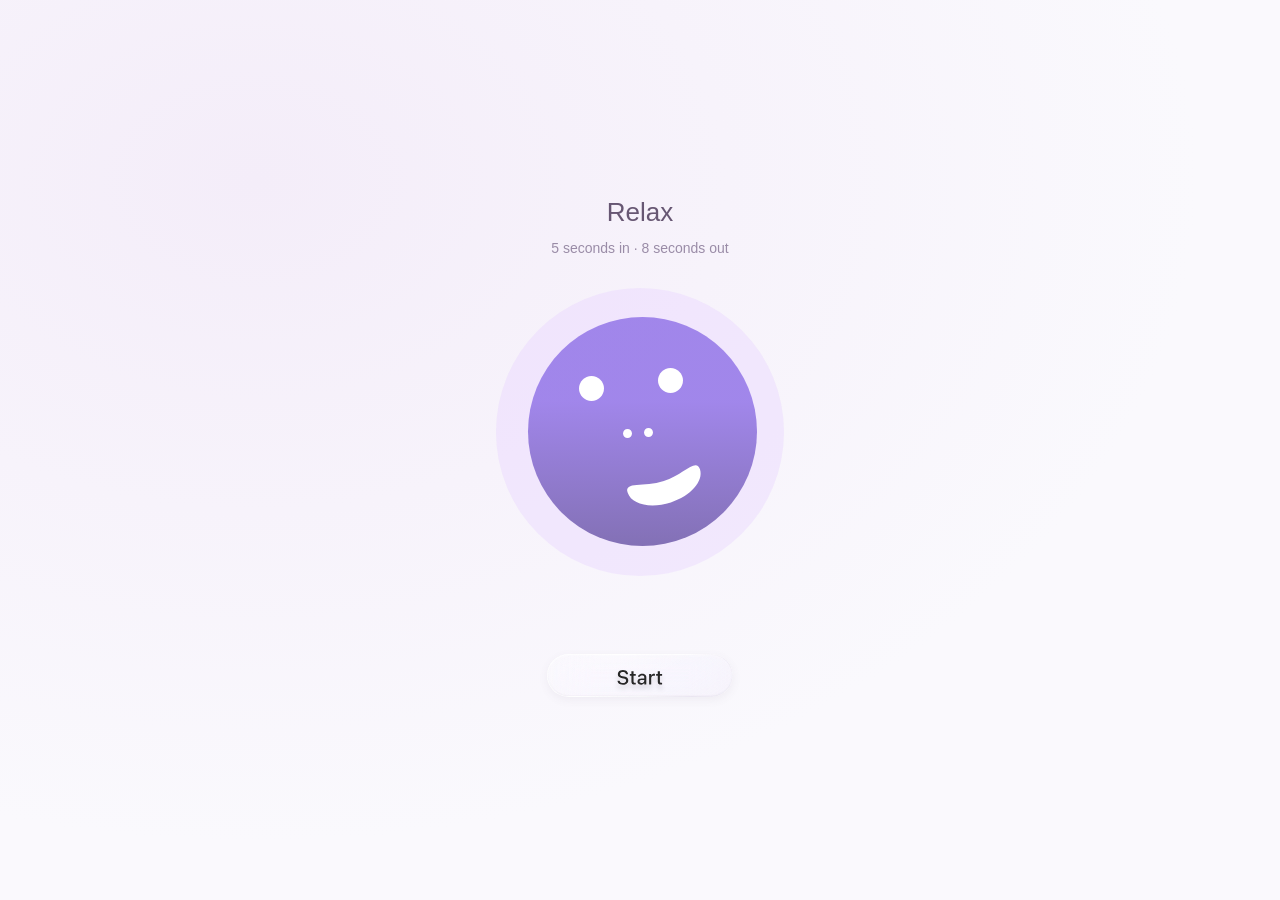
==== breathing.html @ c06d9af6 "Lower breathing button labels by one pixel" ====
<!DOCTYPE html><html lang="en"><head><meta charset="utf-8"><meta name="viewport" content="width=device-width,initial-scale=1"><title>INWARD · Relax</title><style>body{margin:0;min-height:100svh;display:grid;place-items:center;background:radial-gradient(ellipse at 20% 20%,#f4edf9,transparent 65%),#faf9fd;color:#675773;font-family:-apple-system,BlinkMacSystemFont,"Segoe UI",sans-serif}.preview{padding:32px 24px;text-align:center}.preview h1{font-size:26px;font-weight:500;margin:0 0 12px}.preview p{font-size:14px;color:#9a8ca7;margin:0 0 32px}.preview svg{margin:auto;width:288px;max-width:100%}</style></head><body><main class="preview"><h1>Relax</h1><p>5 seconds in · 8 seconds out</p><svg id="iw-breathing" data-breathing-scene="true" width="288" height="416" viewBox="0 0 288 416" fill="none" xmlns="http://www.w3.org/2000/svg" role="group" aria-labelledby="breath-title breath-description">
<title id="breath-title">INWARD breathing</title>
<desc id="breath-description">Start to breathe in for five seconds, then breathe out for eight seconds. The animation repeats until End is pressed.</desc>
<style>
#iw-breathing{display:block;max-width:100%;height:auto;overflow:visible;font-family:-apple-system,BlinkMacSystemFont,"Segoe UI",sans-serif}
#iw-breathing .breath-control{cursor:pointer;outline:none}
#iw-breathing .breath-control:focus-visible rect{stroke:#805fe3;stroke-width:2}
#iw-breathing .breath-control:hover .breath-button-glass{filter:brightness(1.025)}
#iw-breathing .breath-control text{pointer-events:none;font-size:15px;font-weight:400;fill:#71627f;text-anchor:middle;dominant-baseline:middle}
</style>
<defs><linearGradient id="breath-core-gradient" x1="147" y1="84.5" x2="146.5" y2="258" gradientUnits="userSpaceOnUse"><stop offset="0.166535" stop-color="#805FE3"/><stop offset="1" stop-color="#564098"/></linearGradient></defs>
<circle id="breath-halo" cx="144" cy="144" r="144" fill="#E1C5FF" fill-opacity="0.3"/>
<circle id="breath-core" cx="146.5" cy="143.5" r="114.5" fill="url(#breath-core-gradient)" fill-opacity="0.71"/>
<g id="breath-features" fill="white"><path id="breath-eye-left" d="M108.0,100.5C108.0,107.4035593725,102.4035593725,113.0,95.5,113.0,88.5964406275,113.0,83.0,107.4035593725,83.0,100.5,83.0,93.5964406275,88.5964406275,88.0,95.5,88.0,102.4035593725,88.0,108.0,93.5964406275,108.0,100.5Z"/><path id="breath-eye-right" d="M187.0,92.5C187.0,99.4035593725,181.4035593725,105.0,174.5,105.0,167.5964406275,105.0,162.0,99.4035593725,162.0,92.5,162.0,85.5964406275,167.5964406275,80.0,174.5,80.0,181.4035593725,80.0,187.0,85.5964406275,187.0,92.5Z"/>
<g id="breath-nose-features"><path id="breath-nose-left-shape" d="M136.0,145.5C136.0,143.01471862576142,133.98528137423858,141.0,131.5,141.0,129.01471862576142,141.0,127.0,143.01471862576142,127.0,145.5,127.0,147.98528137423858,129.01471862576142,150.0,131.5,150.0,133.98528137423858,150.0,136.0,147.98528137423858,136.0,145.5L136.0,145.5Z"/><path id="breath-nose-right-shape" d="M148.0,144.5C148.0,142.01471862576142,150.01471862576142,140.0,152.5,140.0,154.98528137423858,140.0,157.0,142.01471862576142,157.0,144.5,157.0,146.98528137423858,154.98528137423858,149.0,152.5,149.0,150.01471862576142,149.0,148.0,146.98528137423858,148.0,144.5L148.0,144.5Z"/><path id="breath-nose-outline" d="M140.568 121.294C134.168 113.694 147.567 89.7933 177.068 115.294C183.401 107.793 198.467 94.6931 208.067 102.293C217.667 109.893 213.734 118.127 210.567 121.294" stroke="#805FE3" stroke-width="0" fill="none"/></g>
<path id="breath-mouth" d="M203.961,181.246C207.814,193.049,194.763,207.896,174.812,214.408,154.861,220.92,135.565,216.631,131.712,204.827,127.86,193.024,147.886,199.548,167.837,193.036,187.788,186.524,200.109,169.442,203.961,181.246Z"/></g>
<g fill="none" stroke="#E8BE55" stroke-width="2.2" stroke-linecap="round" stroke-dasharray="16 13" aria-hidden="true">
<g id="breath-wind-inhale" opacity="0"><path class="breath-wind-line" d="M67 81C56 79 47 65 33 64S14 52 7 43"/><path class="breath-wind-line" d="M55 102C39 96 33 83 21 83S5 76 -1 67"/><path class="breath-wind-line" d="M46 123C32 118 24 108 11 107S-1 100 -6 94"/></g>
<g id="breath-wind-exhale" opacity="0" transform="translate(288 288) rotate(180)"><path class="breath-wind-line" d="M67 81C56 79 47 65 33 64S14 52 7 43"/><path class="breath-wind-line" d="M55 102C39 96 33 83 21 83S5 76 -1 67"/><path class="breath-wind-line" d="M46 123C32 118 24 108 11 107S-1 100 -6 94"/></g></g>
<g id="breath-label-inhale" transform="translate(106.5 312)" opacity="0" aria-hidden="true"><path d="M8.7 17.4498C9.1 17.4498 9.38333 17.5498 9.55 17.7498C9.71667 17.9331 9.8 18.2081 9.8 18.5748C9.8 19.3415 9.425 19.7248 8.675 19.7248L1.125 19.6248C0.458333 19.6081 0.125 19.2248 0.125 18.4748C0.125 18.0915 0.225 17.8081 0.425 17.6248C0.625 17.4415 0.875 17.3498 1.175 17.3498L3.775 17.3748C4.025 13.1915 4.15833 8.8498 4.175 4.3498C3.575 4.36647 2.75 4.41647 1.7 4.4998L0.9 4.5498C0.633333 4.5498 0.416667 4.4498 0.25 4.2498C0.0833334 4.0498 0 3.7748 0 3.4248C0 3.05814 0.0833334 2.79147 0.25 2.6248C0.433333 2.44147 0.683333 2.3248 1 2.2748C1.3 2.24147 1.91667 2.1998 2.85 2.1498C3.78333 2.0998 4.7 2.06647 5.6 2.0498C6.91667 2.0498 7.99167 2.0998 8.825 2.1998C9.475 2.28314 9.8 2.65814 9.8 3.3248C9.8 3.65814 9.70833 3.9248 9.525 4.1248C9.35833 4.3248 9.1 4.4248 8.75 4.4248L8 4.3998L6.675 4.3248C6.675 9.25814 6.525 13.6248 6.225 17.4248L8.7 17.4498ZM18.7979 7.0498C20.2145 7.0498 21.2895 7.55814 22.0229 8.5748C22.7729 9.5748 23.1479 11.0748 23.1479 13.0748V18.8498C23.1479 19.1665 23.0395 19.4081 22.8229 19.5748C22.6062 19.7248 22.3145 19.7998 21.9479 19.7998C21.5812 19.7998 21.2729 19.7248 21.0229 19.5748C20.7729 19.4248 20.6479 19.1998 20.6479 18.8998L20.6729 13.0498C20.6729 11.6665 20.5145 10.6665 20.1979 10.0498C19.8979 9.41647 19.3562 9.0998 18.5729 9.0998C17.0729 9.0998 16.0979 10.2998 15.6479 12.6998C15.4979 13.4331 15.4229 14.3165 15.4229 15.3498L15.4479 18.8998C15.4479 19.1998 15.3395 19.4331 15.1229 19.5998C14.9062 19.7498 14.6145 19.8248 14.2479 19.8248C13.8479 19.8248 13.5312 19.7415 13.2979 19.5748C13.0812 19.3915 12.9729 19.1665 12.9729 18.8998C12.9729 17.2331 12.9395 15.2998 12.8729 13.0998C12.8395 11.7998 12.8229 10.8998 12.8229 10.3998C12.8062 10.0331 12.7479 9.7498 12.6479 9.5498C12.5645 9.33314 12.3979 9.01647 12.1479 8.5998C12.0812 8.43314 12.0479 8.29147 12.0479 8.1748C12.0479 7.9248 12.1895 7.69147 12.4729 7.4748C12.7562 7.25814 13.0312 7.1498 13.2979 7.1498C13.5812 7.1498 13.8562 7.33314 14.1229 7.6998C14.5729 8.3498 14.7979 8.94147 14.7979 9.4748V9.7748C15.0979 8.99147 15.5645 8.34147 16.1979 7.8248C16.8479 7.30814 17.7145 7.0498 18.7979 7.0498ZM37.3365 10.2998C37.5532 11.2165 37.7032 12.3748 37.7865 13.7748C37.8865 15.1581 37.9365 16.8415 37.9365 18.8248C37.9365 19.0915 37.8115 19.3165 37.5615 19.4998C37.3282 19.6831 37.0365 19.7748 36.6865 19.7748C36.3365 19.7748 36.0449 19.6831 35.8115 19.4998C35.5782 19.3165 35.4615 19.0498 35.4615 18.6998C35.4615 14.4998 35.2949 11.8081 34.9615 10.6248C34.7949 10.0248 34.5449 9.5998 34.2115 9.3498C33.8782 9.08314 33.4532 8.9498 32.9365 8.9498C31.7865 8.9498 30.9032 9.41647 30.2865 10.3498C29.6865 11.2665 29.3865 12.3581 29.3865 13.6248V18.8498C29.3865 19.1165 29.2699 19.3331 29.0365 19.4998C28.8032 19.6665 28.5115 19.7498 28.1615 19.7498C27.7949 19.7498 27.4949 19.6665 27.2615 19.4998C27.0282 19.3165 26.9115 19.0915 26.9115 18.8248C26.9115 15.4581 26.9532 12.2331 27.0365 9.1498C27.1032 6.76647 27.2365 4.13314 27.4365 1.2498C27.4865 0.533137 27.8949 0.174804 28.6615 0.174804C29.0282 0.174804 29.3115 0.258137 29.5115 0.424804C29.7282 0.574804 29.8282 0.799804 29.8115 1.0998L29.5615 5.8998L29.4115 8.6498C29.8115 8.13314 30.3365 7.70814 30.9865 7.3748C31.6365 7.04147 32.4199 6.8748 33.3365 6.8748C34.4365 6.8748 35.3032 7.15814 35.9365 7.7248C36.5699 8.2748 37.0365 9.13314 37.3365 10.2998ZM52.3193 17.7998C52.5693 17.8331 52.761 17.9165 52.8943 18.0498C53.0443 18.1831 53.1193 18.4081 53.1193 18.7248C53.1193 19.0248 53.0443 19.2748 52.8943 19.4748C52.7443 19.6748 52.536 19.7748 52.2693 19.7748C51.586 19.7748 51.0693 19.6748 50.7193 19.4748C50.386 19.2748 50.0777 18.8998 49.7943 18.3498C49.0943 19.4831 47.7943 20.0498 45.8943 20.0498C43.961 20.0498 42.536 19.4665 41.6193 18.2998C40.7027 17.1165 40.2443 15.6498 40.2443 13.8998C40.2443 12.7331 40.4777 11.6581 40.9443 10.6748C41.411 9.69147 42.0943 8.90814 42.9943 8.3248C43.8943 7.74147 44.9443 7.4498 46.1443 7.4498C46.911 7.4498 47.586 7.5998 48.1693 7.8998C48.7693 8.1998 49.2193 8.60814 49.5193 9.1248L49.5943 8.4998C49.661 7.8998 50.0193 7.5998 50.6693 7.5998C51.1027 7.5998 51.411 7.6998 51.5943 7.8998C51.7777 8.08314 51.8527 8.31647 51.8193 8.5998C51.6527 9.8498 51.5527 10.7915 51.5193 11.4248C51.4693 12.0248 51.4443 12.8081 51.4443 13.7748V15.4248C51.4443 16.2915 51.486 16.8915 51.5693 17.2248C51.6693 17.5581 51.9193 17.7498 52.3193 17.7998ZM48.9943 15.4248C49.011 14.6748 49.0193 13.6498 49.0193 12.3498C49.0193 11.6665 48.8693 11.1081 48.5693 10.6748C48.286 10.2415 47.9277 9.9248 47.4943 9.7248C47.0777 9.5248 46.6527 9.4248 46.2193 9.4248C45.4693 9.4248 44.8277 9.64981 44.2943 10.0998C43.7777 10.5331 43.386 11.0915 43.1193 11.7748C42.8693 12.4581 42.7443 13.1665 42.7443 13.8998C42.7443 15.0165 43.0027 15.9915 43.5193 16.8248C44.0527 17.6415 44.8777 18.0498 45.9943 18.0498C46.8777 18.0498 47.5943 17.8248 48.1443 17.3748C48.6943 16.9248 48.9777 16.2748 48.9943 15.4248ZM57.5723 19.5748C57.2056 19.5748 56.9139 19.4748 56.6973 19.2748C56.4806 19.0748 56.3723 18.8165 56.3723 18.4998L56.2223 1.0998C56.2223 0.766471 56.3389 0.499804 56.5723 0.299804C56.8223 0.0998034 57.1306 -0.000196457 57.4973 -0.000196457C57.8639 -0.000196457 58.1556 0.0998034 58.3723 0.299804C58.5889 0.499804 58.6973 0.758138 58.6973 1.0748L58.8223 18.4748C58.8223 18.8081 58.7056 19.0748 58.4723 19.2748C58.2389 19.4748 57.9389 19.5748 57.5723 19.5748ZM68.8432 19.9498C67.4265 19.9498 66.2098 19.6581 65.1932 19.0748C64.1932 18.4915 63.4348 17.7081 62.9182 16.7248C62.4182 15.7415 62.1682 14.6581 62.1682 13.4748C62.1682 12.2581 62.4432 11.1581 62.9932 10.1748C63.5432 9.1748 64.3182 8.39147 65.3182 7.8248C66.3182 7.24147 67.4598 6.9498 68.7432 6.9498C69.8765 6.9498 70.8932 7.18314 71.7932 7.6498C72.7098 8.0998 73.4265 8.74147 73.9432 9.5748C74.4598 10.4081 74.7182 11.3581 74.7182 12.4248C74.7182 12.9915 74.6348 13.3998 74.4682 13.6498C74.3015 13.8831 73.9598 14.0081 73.4432 14.0248L64.4182 14.1498C64.4182 14.6998 64.5932 15.2665 64.9432 15.8498C65.2932 16.4331 65.7932 16.9248 66.4432 17.3248C67.1098 17.7081 67.8848 17.8998 68.7682 17.8998C69.4015 17.8998 69.9348 17.8165 70.3682 17.6498C70.8182 17.4665 71.1765 17.2581 71.4432 17.0248C71.7098 16.7748 72.0265 16.4498 72.3932 16.0498C72.5765 15.8665 72.8098 15.7748 73.0932 15.7748C73.3598 15.7748 73.6098 15.8831 73.8432 16.0998C74.0932 16.2998 74.2182 16.5331 74.2182 16.7998C74.2182 17.0165 74.1432 17.2248 73.9932 17.4248C73.5265 18.0915 72.9015 18.6831 72.1182 19.1998C71.3348 19.6998 70.2432 19.9498 68.8432 19.9498ZM72.3682 12.2498C72.4682 12.2498 72.5348 12.2248 72.5682 12.1748C72.6182 12.1081 72.6432 12.0165 72.6432 11.8998C72.6432 11.0165 72.2682 10.2998 71.5182 9.7498C70.7848 9.18314 69.8598 8.89981 68.7432 8.89981C67.8932 8.89981 67.1348 9.0998 66.4682 9.4998C65.8182 9.89981 65.3098 10.3831 64.9432 10.9498C64.5932 11.4998 64.4182 11.9831 64.4182 12.3998L72.3682 12.2498Z" fill="#805FE3" />
</g>
<g id="breath-label-exhale" transform="translate(105.5 312)" opacity="0" aria-hidden="true"><path d="M11.0002 17.0998C11.4335 17.0498 11.7669 17.1248 12.0002 17.3248C12.2335 17.5081 12.3502 17.7998 12.3502 18.1998C12.3502 18.8165 12.0335 19.1915 11.4002 19.3248C10.7169 19.4581 9.41686 19.5248 7.5002 19.5248H6.6752C5.6252 19.5248 4.66686 19.5081 3.8002 19.4748C2.9502 19.4248 1.95853 19.3331 0.825195 19.1998C0.275195 19.1331 0.000195384 18.7831 0.000195384 18.1498C0.000195384 17.8331 0.0668621 17.5748 0.200195 17.3748C0.333529 17.1748 0.525195 17.0665 0.775196 17.0498H1.1252C1.34186 15.5498 1.46686 13.7665 1.5002 11.6998H1.2502C0.600195 11.6998 0.275195 11.3165 0.275195 10.5498C0.275195 9.81647 0.575195 9.4498 1.1752 9.4498H1.5002V6.3248V4.6248C1.0002 4.49147 0.750196 4.1498 0.750196 3.5998C0.750196 3.1998 0.858529 2.9248 1.0752 2.7748C1.29186 2.6248 1.6002 2.5248 2.0002 2.4748C2.88353 2.3748 4.33353 2.3248 6.3502 2.3248C8.7002 2.3248 10.3835 2.3998 11.4002 2.5498C11.7335 2.5998 12.0002 2.6998 12.2002 2.8498C12.4002 2.9998 12.5002 3.2498 12.5002 3.5998C12.5002 3.96647 12.4085 4.25814 12.2252 4.4748C12.0419 4.6748 11.8002 4.75814 11.5002 4.7248C9.86686 4.59147 8.39186 4.52481 7.0752 4.52481C5.89186 4.52481 4.84186 4.56647 3.9252 4.6498L4.0252 9.4748L5.3252 9.4998C6.45853 9.4998 7.4252 9.5248 8.2252 9.5748L9.7002 9.5998C10.2335 9.5998 10.5002 9.95814 10.5002 10.6748C10.5002 11.0248 10.4252 11.3081 10.2752 11.5248C10.1419 11.7248 9.94186 11.8248 9.6752 11.8248L8.3502 11.7998C7.5502 11.7498 6.53353 11.7248 5.3002 11.7248H4.0002C3.98353 13.5248 3.85853 15.3498 3.6252 17.1998C4.6252 17.2831 5.7502 17.3248 7.0002 17.3248C7.8502 17.3248 8.5502 17.3081 9.1002 17.2748C9.6502 17.2415 10.2835 17.1831 11.0002 17.0998ZM25.1684 18.2498C25.3017 18.4331 25.3684 18.5998 25.3684 18.7498C25.3684 19.0498 25.235 19.3165 24.9684 19.5498C24.7017 19.7665 24.4184 19.8748 24.1184 19.8748C23.8017 19.8748 23.5517 19.7498 23.3684 19.4998L19.8434 14.9498C18.81 16.4498 17.76 17.9581 16.6934 19.4748C16.4934 19.7581 16.1934 19.8998 15.7934 19.8998C15.46 19.8998 15.1684 19.7915 14.9184 19.5748C14.685 19.3415 14.5684 19.0831 14.5684 18.7998C14.5684 18.6665 14.6017 18.5331 14.6684 18.3998C15.235 17.6498 16.485 15.8915 18.4184 13.1248L14.8934 8.4998C14.81 8.38314 14.7684 8.2498 14.7684 8.0998C14.7684 7.83314 14.91 7.58314 15.1934 7.3498C15.4767 7.11647 15.76 6.9998 16.0434 6.9998C16.36 6.9998 16.585 7.0998 16.7184 7.2998L17.4934 8.2998C18.06 8.9998 18.81 9.96647 19.7434 11.1998L21.3684 8.87481L22.4684 7.2998C22.6184 7.08314 22.81 6.9748 23.0434 6.9748C23.3767 6.9748 23.685 7.10814 23.9684 7.3748C24.2517 7.64147 24.3934 7.90814 24.3934 8.1748C24.3934 8.2748 24.3684 8.36647 24.3184 8.4498L24.0184 8.87481L21.1684 13.0498L25.1684 18.2498ZM38.9596 10.2998C39.1762 11.2165 39.3262 12.3748 39.4096 13.7748C39.5096 15.1581 39.5596 16.8415 39.5596 18.8248C39.5596 19.0915 39.4346 19.3165 39.1846 19.4998C38.9512 19.6831 38.6596 19.7748 38.3096 19.7748C37.9596 19.7748 37.6679 19.6831 37.4346 19.4998C37.2012 19.3165 37.0846 19.0498 37.0846 18.6998C37.0846 14.4998 36.9179 11.8081 36.5846 10.6248C36.4179 10.0248 36.1679 9.5998 35.8346 9.3498C35.5012 9.08314 35.0762 8.9498 34.5596 8.9498C33.4096 8.9498 32.5262 9.41647 31.9096 10.3498C31.3096 11.2665 31.0096 12.3581 31.0096 13.6248V18.8498C31.0096 19.1165 30.8929 19.3331 30.6596 19.4998C30.4262 19.6665 30.1346 19.7498 29.7846 19.7498C29.4179 19.7498 29.1179 19.6665 28.8846 19.4998C28.6512 19.3165 28.5346 19.0915 28.5346 18.8248C28.5346 15.4581 28.5762 12.2331 28.6596 9.1498C28.7262 6.76647 28.8596 4.13314 29.0596 1.2498C29.1096 0.533137 29.5179 0.174804 30.2846 0.174804C30.6512 0.174804 30.9346 0.258137 31.1346 0.424804C31.3512 0.574804 31.4512 0.799804 31.4346 1.0998L31.1846 5.8998L31.0346 8.6498C31.4346 8.13314 31.9596 7.70814 32.6096 7.3748C33.2596 7.04147 34.0429 6.8748 34.9596 6.8748C36.0596 6.8748 36.9262 7.15814 37.5596 7.7248C38.1929 8.2748 38.6596 9.13314 38.9596 10.2998ZM53.9424 17.7998C54.1924 17.8331 54.384 17.9165 54.5174 18.0498C54.6674 18.1831 54.7424 18.4081 54.7424 18.7248C54.7424 19.0248 54.6674 19.2748 54.5174 19.4748C54.3674 19.6748 54.159 19.7748 53.8924 19.7748C53.209 19.7748 52.6924 19.6748 52.3424 19.4748C52.009 19.2748 51.7007 18.8998 51.4174 18.3498C50.7174 19.4831 49.4174 20.0498 47.5174 20.0498C45.584 20.0498 44.159 19.4665 43.2424 18.2998C42.3257 17.1165 41.8674 15.6498 41.8674 13.8998C41.8674 12.7331 42.1007 11.6581 42.5674 10.6748C43.034 9.69147 43.7174 8.90814 44.6174 8.3248C45.5174 7.74147 46.5674 7.4498 47.7674 7.4498C48.534 7.4498 49.209 7.5998 49.7924 7.8998C50.3924 8.1998 50.8424 8.60814 51.1424 9.1248L51.2174 8.4998C51.284 7.8998 51.6424 7.5998 52.2924 7.5998C52.7257 7.5998 53.034 7.6998 53.2174 7.8998C53.4007 8.08314 53.4757 8.31647 53.4424 8.5998C53.2757 9.8498 53.1757 10.7915 53.1424 11.4248C53.0924 12.0248 53.0674 12.8081 53.0674 13.7748V15.4248C53.0674 16.2915 53.1091 16.8915 53.1924 17.2248C53.2924 17.5581 53.5424 17.7498 53.9424 17.7998ZM50.6174 15.4248C50.634 14.6748 50.6424 13.6498 50.6424 12.3498C50.6424 11.6665 50.4924 11.1081 50.1924 10.6748C49.909 10.2415 49.5507 9.9248 49.1174 9.7248C48.7007 9.5248 48.2757 9.4248 47.8424 9.4248C47.0924 9.4248 46.4507 9.64981 45.9174 10.0998C45.4007 10.5331 45.009 11.0915 44.7424 11.7748C44.4924 12.4581 44.3674 13.1665 44.3674 13.8998C44.3674 15.0165 44.6257 15.9915 45.1424 16.8248C45.6757 17.6415 46.5007 18.0498 47.6174 18.0498C48.5007 18.0498 49.2174 17.8248 49.7674 17.3748C50.3174 16.9248 50.6007 16.2748 50.6174 15.4248ZM59.1953 19.5748C58.8286 19.5748 58.537 19.4748 58.3203 19.2748C58.1036 19.0748 57.9953 18.8165 57.9953 18.4998L57.8453 1.0998C57.8453 0.766471 57.962 0.499804 58.1953 0.299804C58.4453 0.0998034 58.7536 -0.000196457 59.1203 -0.000196457C59.487 -0.000196457 59.7786 0.0998034 59.9953 0.299804C60.212 0.499804 60.3203 0.758138 60.3203 1.0748L60.4453 18.4748C60.4453 18.8081 60.3286 19.0748 60.0953 19.2748C59.862 19.4748 59.562 19.5748 59.1953 19.5748ZM70.4662 19.9498C69.0495 19.9498 67.8329 19.6581 66.8162 19.0748C65.8162 18.4915 65.0579 17.7081 64.5412 16.7248C64.0412 15.7415 63.7912 14.6581 63.7912 13.4748C63.7912 12.2581 64.0662 11.1581 64.6162 10.1748C65.1662 9.1748 65.9412 8.39147 66.9412 7.8248C67.9412 7.24147 69.0829 6.9498 70.3662 6.9498C71.4995 6.9498 72.5162 7.18314 73.4162 7.6498C74.3329 8.0998 75.0495 8.74147 75.5662 9.5748C76.0829 10.4081 76.3412 11.3581 76.3412 12.4248C76.3412 12.9915 76.2579 13.3998 76.0912 13.6498C75.9245 13.8831 75.5829 14.0081 75.0662 14.0248L66.0412 14.1498C66.0412 14.6998 66.2162 15.2665 66.5662 15.8498C66.9162 16.4331 67.4162 16.9248 68.0662 17.3248C68.7329 17.7081 69.5079 17.8998 70.3912 17.8998C71.0245 17.8998 71.5579 17.8165 71.9912 17.6498C72.4412 17.4665 72.7995 17.2581 73.0662 17.0248C73.3329 16.7748 73.6495 16.4498 74.0162 16.0498C74.1995 15.8665 74.4329 15.7748 74.7162 15.7748C74.9829 15.7748 75.2329 15.8831 75.4662 16.0998C75.7162 16.2998 75.8412 16.5331 75.8412 16.7998C75.8412 17.0165 75.7662 17.2248 75.6162 17.4248C75.1495 18.0915 74.5245 18.6831 73.7412 19.1998C72.9579 19.6998 71.8662 19.9498 70.4662 19.9498ZM73.9912 12.2498C74.0912 12.2498 74.1579 12.2248 74.1912 12.1748C74.2412 12.1081 74.2662 12.0165 74.2662 11.8998C74.2662 11.0165 73.8912 10.2998 73.1412 9.7498C72.4079 9.18314 71.4829 8.89981 70.3662 8.89981C69.5162 8.89981 68.7579 9.0998 68.0912 9.4998C67.4412 9.89981 66.9329 10.3831 66.5662 10.9498C66.2162 11.4998 66.0412 11.9831 66.0412 12.3998L73.9912 12.2498Z" fill="#805FE3" />
</g>
<g id="breath-toggle" class="breath-control" transform="translate(50 365)" role="button" tabindex="0" aria-label="Start breathing" aria-pressed="false" aria-disabled="false"><rect class="breath-button-hit" x="1" y="1" width="186" height="43" rx="21.5" fill="transparent"/><foreignObject x="0" y="0" width="188" height="45" style="overflow:visible;pointer-events:none"><div xmlns="http://www.w3.org/1999/xhtml" class="breath-button-glass" style="position:relative;margin:1px;width:186px;height:43px;box-sizing:border-box;border-radius:999px;background:linear-gradient(145deg,rgba(255,255,255,.28),rgba(245,241,251,.10) 55%,rgba(232,225,245,.20));backdrop-filter:blur(18px) saturate(165%);-webkit-backdrop-filter:blur(18px) saturate(165%);box-shadow:inset 0 0 0 .5px rgba(255,255,255,.70),inset 0 1px 2px rgba(255,255,255,.65),inset 0 -1px 2px rgba(140,127,155,.14),0 3px 10px rgba(96,80,116,.07)"><div style="position:absolute;inset:0;padding:1px;box-sizing:border-box;border-radius:inherit;background:linear-gradient(135deg,rgba(255,255,255,.12),rgba(255,255,255,.85) 32%,rgba(255,255,255,.24) 62%,rgba(185,167,205,.16) 82%,rgba(255,255,255,.08));-webkit-mask:linear-gradient(#000 0 0) content-box,linear-gradient(#000 0 0);mask:linear-gradient(#000 0 0) content-box,linear-gradient(#000 0 0);-webkit-mask-composite:xor;mask-composite:exclude"></div><div style="position:absolute;inset:1px;border-radius:inherit;background:radial-gradient(ellipse 90px 25px at 38% 0%,rgba(255,255,255,.25),transparent 78%)"></div></div></foreignObject><g id="breath-start-art" transform="translate(0 6)"><svg xmlns="http://www.w3.org/2000/svg" width="188" height="45" viewBox="0 0 188 45" fill="none" aria-hidden="true" focusable="false">
<g filter="url(#iw-breath-start-filter0_d_714_130)">
<path d="M76.9355 25.8223C75.8743 25.8223 74.9499 25.6562 74.1621 25.3242C73.3743 24.9857 72.7493 24.5202 72.2871 23.9277C71.8314 23.3288 71.571 22.6289 71.5059 21.8281L71.4961 21.7012H73.6543L73.6641 21.8086C73.7161 22.2383 73.8854 22.6094 74.1719 22.9219C74.4648 23.2344 74.8555 23.4785 75.3438 23.6543C75.8385 23.8236 76.3984 23.9082 77.0234 23.9082C77.6289 23.9082 78.1595 23.8171 78.6152 23.6348C79.0775 23.4525 79.4388 23.1953 79.6992 22.8633C79.9596 22.5312 80.0898 22.1471 80.0898 21.7109V21.7012C80.0898 21.1543 79.8848 20.7083 79.4746 20.3633C79.071 20.0117 78.4004 19.735 77.4629 19.5332L75.9297 19.2012C74.5104 18.8952 73.472 18.4134 72.8145 17.7559C72.1569 17.0918 71.8281 16.2422 71.8281 15.207V15.1973C71.8346 14.3835 72.056 13.6706 72.4922 13.0586C72.9284 12.4401 73.5306 11.9583 74.2988 11.6133C75.0671 11.2617 75.9492 11.0859 76.9453 11.0859C77.9349 11.0859 78.8008 11.2585 79.543 11.6035C80.2917 11.9421 80.8809 12.4076 81.3105 13C81.7467 13.5859 81.9909 14.25 82.043 14.9922L82.0527 15.1289H79.9238L79.9043 15.0117C79.8392 14.6081 79.6764 14.2565 79.416 13.957C79.1621 13.6576 78.8203 13.4232 78.3906 13.2539C77.9674 13.0781 77.4727 12.9935 76.9062 13C76.3529 13 75.8613 13.0846 75.4316 13.2539C75.002 13.4167 74.6634 13.6543 74.416 13.9668C74.1751 14.2793 74.0547 14.6536 74.0547 15.0898V15.0996C74.0547 15.6204 74.2533 16.0534 74.6504 16.3984C75.054 16.7435 75.7083 17.0137 76.6133 17.209L78.1465 17.541C79.1296 17.7493 79.9271 18.026 80.5391 18.3711C81.151 18.7161 81.6003 19.1426 81.8867 19.6504C82.1732 20.1582 82.3164 20.7637 82.3164 21.4668V21.4766C82.3164 22.3685 82.0951 23.14 81.6523 23.791C81.2161 24.4355 80.5944 24.9368 79.7871 25.2949C78.9863 25.6465 78.0358 25.8223 76.9355 25.8223ZM88.6348 25.5977C87.5085 25.5977 86.6882 25.373 86.1738 24.9238C85.6595 24.4746 85.4023 23.7422 85.4023 22.7266V16.6523H83.791V14.9727H85.4023V12.2969H87.5703V14.9727H89.7676V16.6523H87.5703V22.3066C87.5703 22.86 87.6842 23.2572 87.9121 23.498C88.1465 23.7389 88.5143 23.8594 89.0156 23.8594C89.1654 23.8594 89.2956 23.8561 89.4062 23.8496C89.5169 23.8366 89.6374 23.8268 89.7676 23.8203V25.5C89.6113 25.526 89.4355 25.5488 89.2402 25.5684C89.0449 25.5879 88.8431 25.5977 88.6348 25.5977ZM94.9629 25.6855C94.2858 25.6855 93.6836 25.5553 93.1562 25.2949C92.6354 25.0345 92.222 24.6699 91.916 24.2012C91.6165 23.7259 91.4668 23.1693 91.4668 22.5312V22.5117C91.4668 21.8867 91.6198 21.3529 91.9258 20.9102C92.2318 20.4609 92.6777 20.1094 93.2637 19.8555C93.8496 19.5951 94.5592 19.4421 95.3926 19.3965L99.2988 19.1621V20.6562L95.6758 20.8809C94.9727 20.9199 94.4486 21.0729 94.1035 21.3398C93.7585 21.6068 93.5859 21.9714 93.5859 22.4336V22.4531C93.5859 22.9349 93.7682 23.3125 94.1328 23.5859C94.4974 23.8529 94.9661 23.9863 95.5391 23.9863C96.0534 23.9863 96.5156 23.8822 96.9258 23.6738C97.3359 23.459 97.6582 23.1725 97.8926 22.8145C98.127 22.4564 98.2441 22.0495 98.2441 21.5938V18.3223C98.2441 17.7493 98.0618 17.3066 97.6973 16.9941C97.3392 16.6816 96.8118 16.5254 96.1152 16.5254C95.5163 16.5254 95.0312 16.6361 94.6602 16.8574C94.2891 17.0723 94.0449 17.3717 93.9277 17.7559L93.9082 17.8047H91.877L91.8867 17.7168C91.9648 17.1374 92.1895 16.6263 92.5605 16.1836C92.9382 15.7409 93.4329 15.3958 94.0449 15.1484C94.6634 14.8945 95.3796 14.7676 96.1934 14.7676C97.0723 14.7676 97.821 14.9108 98.4395 15.1973C99.0645 15.4772 99.5397 15.8809 99.8652 16.4082C100.191 16.929 100.354 17.554 100.354 18.2832V25.5H98.2441V23.9668H98.1074C97.8991 24.3249 97.6387 24.6341 97.3262 24.8945C97.0137 25.1484 96.6589 25.3438 96.2617 25.4805C95.8646 25.6172 95.4316 25.6855 94.9629 25.6855ZM103.117 25.5V14.9727H105.246V16.6133H105.383C105.565 16.0339 105.887 15.5846 106.35 15.2656C106.812 14.9466 107.382 14.7871 108.059 14.7871C108.228 14.7871 108.391 14.7969 108.547 14.8164C108.71 14.8359 108.84 14.8555 108.938 14.875V16.8379C108.775 16.7988 108.602 16.7695 108.42 16.75C108.238 16.724 108.046 16.7109 107.844 16.7109C107.323 16.7109 106.867 16.8151 106.477 17.0234C106.086 17.2253 105.783 17.515 105.568 17.8926C105.354 18.2637 105.246 18.7031 105.246 19.2109V25.5H103.117ZM114.982 25.5977C113.856 25.5977 113.036 25.373 112.521 24.9238C112.007 24.4746 111.75 23.7422 111.75 22.7266V16.6523H110.139V14.9727H111.75V12.2969H113.918V14.9727H116.115V16.6523H113.918V22.3066C113.918 22.86 114.032 23.2572 114.26 23.498C114.494 23.7389 114.862 23.8594 115.363 23.8594C115.513 23.8594 115.643 23.8561 115.754 23.8496C115.865 23.8366 115.985 23.8268 116.115 23.8203V25.5C115.959 25.526 115.783 25.5488 115.588 25.5684C115.393 25.5879 115.191 25.5977 114.982 25.5977Z" fill="#272727" />
</g>
<defs>
<filter id="iw-breath-start-filter0_d_714_130" x="0" y="0" width="188" height="45" filterUnits="userSpaceOnUse" color-interpolation-filters="sRGB">
<feFlood flood-opacity="0" result="BackgroundImageFix" />
<feColorMatrix in="SourceAlpha" type="matrix" values="0 0 0 0 0 0 0 0 0 0 0 0 0 0 0 0 0 0 127 0" result="hardAlpha" />
<feOffset dy="4" />
<feGaussianBlur stdDeviation="2" />
<feComposite in2="hardAlpha" operator="out" />
<feColorMatrix type="matrix" values="0 0 0 0 0 0 0 0 0 0 0 0 0 0 0 0 0 0 0.09 0" />
<feBlend mode="normal" in2="BackgroundImageFix" result="effect1_dropShadow_714_130" />
<feBlend mode="normal" in="BackgroundImageFix" in2="effect1_dropShadow_714_130" result="BackgroundImageFix" />
<feBlend mode="normal" in="SourceGraphic" in2="BackgroundImageFix" result="shape" />
</filter>
</defs>
</svg></g><g id="breath-end-art" transform="translate(0 6)" style="display:none"><svg xmlns="http://www.w3.org/2000/svg" width="188" height="45" viewBox="0 0 188 45" fill="none" aria-hidden="true" focusable="false">
<g filter="url(#iw-breath-end-filter0_d_714_133)">
<path d="M77.6504 25.5V11.4082H86.6055V13.3027H79.8477V17.4141H86.2441V19.2305H79.8477V23.6055H86.6055V25.5H77.6504ZM89.3008 25.5V14.9727H91.4297V16.5645H91.5664C91.8268 16.0111 92.2109 15.5749 92.7188 15.2559C93.2331 14.9303 93.8776 14.7676 94.6523 14.7676C95.8307 14.7676 96.7324 15.1094 97.3574 15.793C97.9889 16.4766 98.3047 17.4401 98.3047 18.6836V25.5H96.1855V19.1621C96.1855 18.3027 96 17.6582 95.6289 17.2285C95.2578 16.7988 94.6882 16.584 93.9199 16.584C93.4121 16.584 92.9694 16.6979 92.5918 16.9258C92.2207 17.1471 91.9342 17.4629 91.7324 17.873C91.5306 18.2832 91.4297 18.7682 91.4297 19.3281V25.5H89.3008ZM104.906 25.6855C104.021 25.6855 103.249 25.4642 102.592 25.0215C101.934 24.5723 101.426 23.9408 101.068 23.127C100.71 22.3132 100.531 21.3529 100.531 20.2461V20.2266C100.531 19.1133 100.71 18.1497 101.068 17.3359C101.426 16.5221 101.931 15.8939 102.582 15.4512C103.24 15.0085 104.011 14.7871 104.896 14.7871C105.385 14.7871 105.837 14.8652 106.254 15.0215C106.677 15.1712 107.051 15.3861 107.377 15.666C107.702 15.946 107.96 16.278 108.148 16.6621H108.285V10.8906H110.414V25.5H108.285V23.8105H108.148C107.947 24.2012 107.686 24.5365 107.367 24.8164C107.048 25.0964 106.68 25.3112 106.264 25.4609C105.854 25.6107 105.401 25.6855 104.906 25.6855ZM105.492 23.8691C106.072 23.8691 106.573 23.7227 106.996 23.4297C107.419 23.1302 107.745 22.7103 107.973 22.1699C108.201 21.6296 108.314 20.9883 108.314 20.2461V20.2266C108.314 19.4779 108.197 18.8333 107.963 18.293C107.735 17.7526 107.41 17.3359 106.986 17.043C106.57 16.75 106.072 16.6035 105.492 16.6035C104.919 16.6035 104.421 16.75 103.998 17.043C103.581 17.3359 103.259 17.7526 103.031 18.293C102.81 18.8268 102.699 19.4714 102.699 20.2266V20.2461C102.699 20.9948 102.81 21.6393 103.031 22.1797C103.259 22.7201 103.581 23.1367 103.998 23.4297C104.415 23.7227 104.913 23.8691 105.492 23.8691Z" fill="#272727" />
</g>
<defs>
<filter id="iw-breath-end-filter0_d_714_133" x="0" y="0" width="188" height="45" filterUnits="userSpaceOnUse" color-interpolation-filters="sRGB">
<feFlood flood-opacity="0" result="BackgroundImageFix" />
<feColorMatrix in="SourceAlpha" type="matrix" values="0 0 0 0 0 0 0 0 0 0 0 0 0 0 0 0 0 0 127 0" result="hardAlpha" />
<feOffset dy="4" />
<feGaussianBlur stdDeviation="2" />
<feComposite in2="hardAlpha" operator="out" />
<feColorMatrix type="matrix" values="0 0 0 0 0 0 0 0 0 0 0 0 0 0 0 0 0 0 0.09 0" />
<feBlend mode="normal" in2="BackgroundImageFix" result="effect1_dropShadow_714_133" />
<feBlend mode="normal" in="BackgroundImageFix" in2="effect1_dropShadow_714_133" result="BackgroundImageFix" />
<feBlend mode="normal" in="SourceGraphic" in2="BackgroundImageFix" result="shape" />
</filter>
</defs>
</svg></g></g>
<text id="breath-status" x="144" y="351" text-anchor="middle" font-size="0" aria-live="polite">Ready</text>
</svg></main><script src="assets/breathing/breathing.js"></script></body></html>
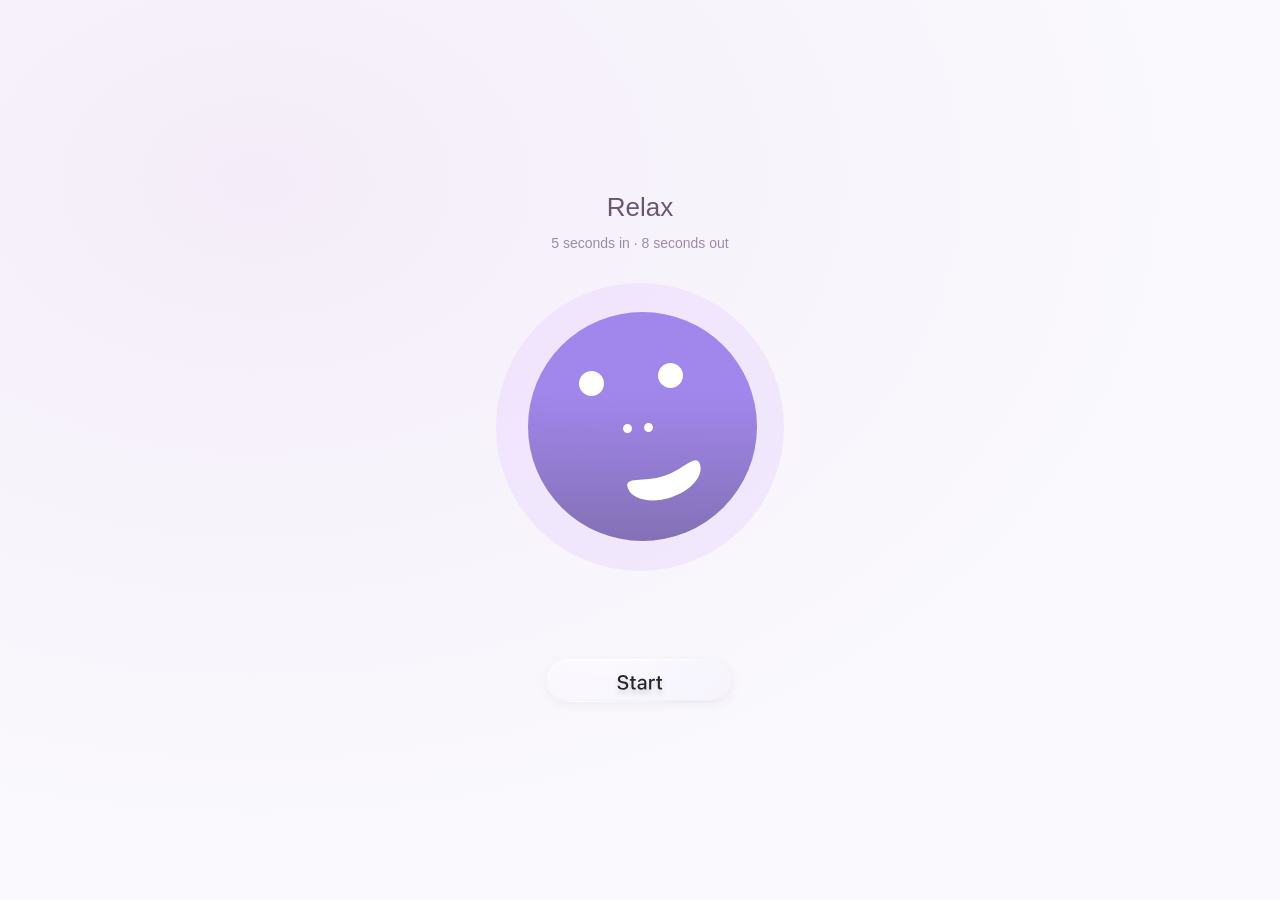
==== commit d05500a5: "Move breathing phase labels and toggle down 10px" ====
--- a/breathing.html
+++ b/breathing.html
@@ -1,4 +1,4 @@
-<!DOCTYPE html><html lang="en"><head><meta charset="utf-8"><meta name="viewport" content="width=device-width,initial-scale=1"><title>INWARD · Relax</title><style>body{margin:0;min-height:100svh;display:grid;place-items:center;background:radial-gradient(ellipse at 20% 20%,#f4edf9,transparent 65%),#faf9fd;color:#675773;font-family:-apple-system,BlinkMacSystemFont,"Segoe UI",sans-serif}.preview{padding:32px 24px;text-align:center}.preview h1{font-size:26px;font-weight:500;margin:0 0 12px}.preview p{font-size:14px;color:#9a8ca7;margin:0 0 32px}.preview svg{margin:auto;width:288px;max-width:100%}</style></head><body><main class="preview"><h1>Relax</h1><p>5 seconds in · 8 seconds out</p><svg id="iw-breathing" data-breathing-scene="true" width="288" height="416" viewBox="0 0 288 416" fill="none" xmlns="http://www.w3.org/2000/svg" role="group" aria-labelledby="breath-title breath-description">
+<!DOCTYPE html><html lang="en"><head><meta charset="utf-8"><meta name="viewport" content="width=device-width,initial-scale=1"><title>INWARD · Relax</title><style>body{margin:0;min-height:100svh;display:grid;place-items:center;background:radial-gradient(ellipse at 20% 20%,#f4edf9,transparent 65%),#faf9fd;color:#675773;font-family:-apple-system,BlinkMacSystemFont,"Segoe UI",sans-serif}.preview{padding:32px 24px;text-align:center}.preview h1{font-size:26px;font-weight:500;margin:0 0 12px}.preview p{font-size:14px;color:#9a8ca7;margin:0 0 32px}.preview svg{margin:auto;width:288px;max-width:100%}</style></head><body><main class="preview"><h1>Relax</h1><p>5 seconds in · 8 seconds out</p><svg id="iw-breathing" data-breathing-scene="true" width="288" height="426" viewBox="0 0 288 426" fill="none" xmlns="http://www.w3.org/2000/svg" role="group" aria-labelledby="breath-title breath-description">
 <title id="breath-title">INWARD breathing</title>
 <desc id="breath-description">Start to breathe in for five seconds, then breathe out for eight seconds. The animation repeats until End is pressed.</desc>
 <style>
@@ -14,14 +14,14 @@
 <g id="breath-features" fill="white"><path id="breath-eye-left" d="M108.0,100.5C108.0,107.4035593725,102.4035593725,113.0,95.5,113.0,88.5964406275,113.0,83.0,107.4035593725,83.0,100.5,83.0,93.5964406275,88.5964406275,88.0,95.5,88.0,102.4035593725,88.0,108.0,93.5964406275,108.0,100.5Z"/><path id="breath-eye-right" d="M187.0,92.5C187.0,99.4035593725,181.4035593725,105.0,174.5,105.0,167.5964406275,105.0,162.0,99.4035593725,162.0,92.5,162.0,85.5964406275,167.5964406275,80.0,174.5,80.0,181.4035593725,80.0,187.0,85.5964406275,187.0,92.5Z"/>
 <g id="breath-nose-features"><path id="breath-nose-left-shape" d="M136.0,145.5C136.0,143.01471862576142,133.98528137423858,141.0,131.5,141.0,129.01471862576142,141.0,127.0,143.01471862576142,127.0,145.5,127.0,147.98528137423858,129.01471862576142,150.0,131.5,150.0,133.98528137423858,150.0,136.0,147.98528137423858,136.0,145.5L136.0,145.5Z"/><path id="breath-nose-right-shape" d="M148.0,144.5C148.0,142.01471862576142,150.01471862576142,140.0,152.5,140.0,154.98528137423858,140.0,157.0,142.01471862576142,157.0,144.5,157.0,146.98528137423858,154.98528137423858,149.0,152.5,149.0,150.01471862576142,149.0,148.0,146.98528137423858,148.0,144.5L148.0,144.5Z"/><path id="breath-nose-outline" d="M140.568 121.294C134.168 113.694 147.567 89.7933 177.068 115.294C183.401 107.793 198.467 94.6931 208.067 102.293C217.667 109.893 213.734 118.127 210.567 121.294" stroke="#805FE3" stroke-width="0" fill="none"/></g>
 <path id="breath-mouth" d="M203.961,181.246C207.814,193.049,194.763,207.896,174.812,214.408,154.861,220.92,135.565,216.631,131.712,204.827,127.86,193.024,147.886,199.548,167.837,193.036,187.788,186.524,200.109,169.442,203.961,181.246Z"/></g>
-<g fill="none" stroke="#E8BE55" stroke-width="2.2" stroke-linecap="round" stroke-dasharray="16 13" aria-hidden="true">
+<g fill="none" stroke="#F0D99C" stroke-width="2.2" stroke-linecap="round" stroke-dasharray="16 13" aria-hidden="true">
 <g id="breath-wind-inhale" opacity="0"><path class="breath-wind-line" d="M67 81C56 79 47 65 33 64S14 52 7 43"/><path class="breath-wind-line" d="M55 102C39 96 33 83 21 83S5 76 -1 67"/><path class="breath-wind-line" d="M46 123C32 118 24 108 11 107S-1 100 -6 94"/></g>
 <g id="breath-wind-exhale" opacity="0" transform="translate(288 288) rotate(180)"><path class="breath-wind-line" d="M67 81C56 79 47 65 33 64S14 52 7 43"/><path class="breath-wind-line" d="M55 102C39 96 33 83 21 83S5 76 -1 67"/><path class="breath-wind-line" d="M46 123C32 118 24 108 11 107S-1 100 -6 94"/></g></g>
-<g id="breath-label-inhale" transform="translate(106.5 312)" opacity="0" aria-hidden="true"><path d="M8.7 17.4498C9.1 17.4498 9.38333 17.5498 9.55 17.7498C9.71667 17.9331 9.8 18.2081 9.8 18.5748C9.8 19.3415 9.425 19.7248 8.675 19.7248L1.125 19.6248C0.458333 19.6081 0.125 19.2248 0.125 18.4748C0.125 18.0915 0.225 17.8081 0.425 17.6248C0.625 17.4415 0.875 17.3498 1.175 17.3498L3.775 17.3748C4.025 13.1915 4.15833 8.8498 4.175 4.3498C3.575 4.36647 2.75 4.41647 1.7 4.4998L0.9 4.5498C0.633333 4.5498 0.416667 4.4498 0.25 4.2498C0.0833334 4.0498 0 3.7748 0 3.4248C0 3.05814 0.0833334 2.79147 0.25 2.6248C0.433333 2.44147 0.683333 2.3248 1 2.2748C1.3 2.24147 1.91667 2.1998 2.85 2.1498C3.78333 2.0998 4.7 2.06647 5.6 2.0498C6.91667 2.0498 7.99167 2.0998 8.825 2.1998C9.475 2.28314 9.8 2.65814 9.8 3.3248C9.8 3.65814 9.70833 3.9248 9.525 4.1248C9.35833 4.3248 9.1 4.4248 8.75 4.4248L8 4.3998L6.675 4.3248C6.675 9.25814 6.525 13.6248 6.225 17.4248L8.7 17.4498ZM18.7979 7.0498C20.2145 7.0498 21.2895 7.55814 22.0229 8.5748C22.7729 9.5748 23.1479 11.0748 23.1479 13.0748V18.8498C23.1479 19.1665 23.0395 19.4081 22.8229 19.5748C22.6062 19.7248 22.3145 19.7998 21.9479 19.7998C21.5812 19.7998 21.2729 19.7248 21.0229 19.5748C20.7729 19.4248 20.6479 19.1998 20.6479 18.8998L20.6729 13.0498C20.6729 11.6665 20.5145 10.6665 20.1979 10.0498C19.8979 9.41647 19.3562 9.0998 18.5729 9.0998C17.0729 9.0998 16.0979 10.2998 15.6479 12.6998C15.4979 13.4331 15.4229 14.3165 15.4229 15.3498L15.4479 18.8998C15.4479 19.1998 15.3395 19.4331 15.1229 19.5998C14.9062 19.7498 14.6145 19.8248 14.2479 19.8248C13.8479 19.8248 13.5312 19.7415 13.2979 19.5748C13.0812 19.3915 12.9729 19.1665 12.9729 18.8998C12.9729 17.2331 12.9395 15.2998 12.8729 13.0998C12.8395 11.7998 12.8229 10.8998 12.8229 10.3998C12.8062 10.0331 12.7479 9.7498 12.6479 9.5498C12.5645 9.33314 12.3979 9.01647 12.1479 8.5998C12.0812 8.43314 12.0479 8.29147 12.0479 8.1748C12.0479 7.9248 12.1895 7.69147 12.4729 7.4748C12.7562 7.25814 13.0312 7.1498 13.2979 7.1498C13.5812 7.1498 13.8562 7.33314 14.1229 7.6998C14.5729 8.3498 14.7979 8.94147 14.7979 9.4748V9.7748C15.0979 8.99147 15.5645 8.34147 16.1979 7.8248C16.8479 7.30814 17.7145 7.0498 18.7979 7.0498ZM37.3365 10.2998C37.5532 11.2165 37.7032 12.3748 37.7865 13.7748C37.8865 15.1581 37.9365 16.8415 37.9365 18.8248C37.9365 19.0915 37.8115 19.3165 37.5615 19.4998C37.3282 19.6831 37.0365 19.7748 36.6865 19.7748C36.3365 19.7748 36.0449 19.6831 35.8115 19.4998C35.5782 19.3165 35.4615 19.0498 35.4615 18.6998C35.4615 14.4998 35.2949 11.8081 34.9615 10.6248C34.7949 10.0248 34.5449 9.5998 34.2115 9.3498C33.8782 9.08314 33.4532 8.9498 32.9365 8.9498C31.7865 8.9498 30.9032 9.41647 30.2865 10.3498C29.6865 11.2665 29.3865 12.3581 29.3865 13.6248V18.8498C29.3865 19.1165 29.2699 19.3331 29.0365 19.4998C28.8032 19.6665 28.5115 19.7498 28.1615 19.7498C27.7949 19.7498 27.4949 19.6665 27.2615 19.4998C27.0282 19.3165 26.9115 19.0915 26.9115 18.8248C26.9115 15.4581 26.9532 12.2331 27.0365 9.1498C27.1032 6.76647 27.2365 4.13314 27.4365 1.2498C27.4865 0.533137 27.8949 0.174804 28.6615 0.174804C29.0282 0.174804 29.3115 0.258137 29.5115 0.424804C29.7282 0.574804 29.8282 0.799804 29.8115 1.0998L29.5615 5.8998L29.4115 8.6498C29.8115 8.13314 30.3365 7.70814 30.9865 7.3748C31.6365 7.04147 32.4199 6.8748 33.3365 6.8748C34.4365 6.8748 35.3032 7.15814 35.9365 7.7248C36.5699 8.2748 37.0365 9.13314 37.3365 10.2998ZM52.3193 17.7998C52.5693 17.8331 52.761 17.9165 52.8943 18.0498C53.0443 18.1831 53.1193 18.4081 53.1193 18.7248C53.1193 19.0248 53.0443 19.2748 52.8943 19.4748C52.7443 19.6748 52.536 19.7748 52.2693 19.7748C51.586 19.7748 51.0693 19.6748 50.7193 19.4748C50.386 19.2748 50.0777 18.8998 49.7943 18.3498C49.0943 19.4831 47.7943 20.0498 45.8943 20.0498C43.961 20.0498 42.536 19.4665 41.6193 18.2998C40.7027 17.1165 40.2443 15.6498 40.2443 13.8998C40.2443 12.7331 40.4777 11.6581 40.9443 10.6748C41.411 9.69147 42.0943 8.90814 42.9943 8.3248C43.8943 7.74147 44.9443 7.4498 46.1443 7.4498C46.911 7.4498 47.586 7.5998 48.1693 7.8998C48.7693 8.1998 49.2193 8.60814 49.5193 9.1248L49.5943 8.4998C49.661 7.8998 50.0193 7.5998 50.6693 7.5998C51.1027 7.5998 51.411 7.6998 51.5943 7.8998C51.7777 8.08314 51.8527 8.31647 51.8193 8.5998C51.6527 9.8498 51.5527 10.7915 51.5193 11.4248C51.4693 12.0248 51.4443 12.8081 51.4443 13.7748V15.4248C51.4443 16.2915 51.486 16.8915 51.5693 17.2248C51.6693 17.5581 51.9193 17.7498 52.3193 17.7998ZM48.9943 15.4248C49.011 14.6748 49.0193 13.6498 49.0193 12.3498C49.0193 11.6665 48.8693 11.1081 48.5693 10.6748C48.286 10.2415 47.9277 9.9248 47.4943 9.7248C47.0777 9.5248 46.6527 9.4248 46.2193 9.4248C45.4693 9.4248 44.8277 9.64981 44.2943 10.0998C43.7777 10.5331 43.386 11.0915 43.1193 11.7748C42.8693 12.4581 42.7443 13.1665 42.7443 13.8998C42.7443 15.0165 43.0027 15.9915 43.5193 16.8248C44.0527 17.6415 44.8777 18.0498 45.9943 18.0498C46.8777 18.0498 47.5943 17.8248 48.1443 17.3748C48.6943 16.9248 48.9777 16.2748 48.9943 15.4248ZM57.5723 19.5748C57.2056 19.5748 56.9139 19.4748 56.6973 19.2748C56.4806 19.0748 56.3723 18.8165 56.3723 18.4998L56.2223 1.0998C56.2223 0.766471 56.3389 0.499804 56.5723 0.299804C56.8223 0.0998034 57.1306 -0.000196457 57.4973 -0.000196457C57.8639 -0.000196457 58.1556 0.0998034 58.3723 0.299804C58.5889 0.499804 58.6973 0.758138 58.6973 1.0748L58.8223 18.4748C58.8223 18.8081 58.7056 19.0748 58.4723 19.2748C58.2389 19.4748 57.9389 19.5748 57.5723 19.5748ZM68.8432 19.9498C67.4265 19.9498 66.2098 19.6581 65.1932 19.0748C64.1932 18.4915 63.4348 17.7081 62.9182 16.7248C62.4182 15.7415 62.1682 14.6581 62.1682 13.4748C62.1682 12.2581 62.4432 11.1581 62.9932 10.1748C63.5432 9.1748 64.3182 8.39147 65.3182 7.8248C66.3182 7.24147 67.4598 6.9498 68.7432 6.9498C69.8765 6.9498 70.8932 7.18314 71.7932 7.6498C72.7098 8.0998 73.4265 8.74147 73.9432 9.5748C74.4598 10.4081 74.7182 11.3581 74.7182 12.4248C74.7182 12.9915 74.6348 13.3998 74.4682 13.6498C74.3015 13.8831 73.9598 14.0081 73.4432 14.0248L64.4182 14.1498C64.4182 14.6998 64.5932 15.2665 64.9432 15.8498C65.2932 16.4331 65.7932 16.9248 66.4432 17.3248C67.1098 17.7081 67.8848 17.8998 68.7682 17.8998C69.4015 17.8998 69.9348 17.8165 70.3682 17.6498C70.8182 17.4665 71.1765 17.2581 71.4432 17.0248C71.7098 16.7748 72.0265 16.4498 72.3932 16.0498C72.5765 15.8665 72.8098 15.7748 73.0932 15.7748C73.3598 15.7748 73.6098 15.8831 73.8432 16.0998C74.0932 16.2998 74.2182 16.5331 74.2182 16.7998C74.2182 17.0165 74.1432 17.2248 73.9932 17.4248C73.5265 18.0915 72.9015 18.6831 72.1182 19.1998C71.3348 19.6998 70.2432 19.9498 68.8432 19.9498ZM72.3682 12.2498C72.4682 12.2498 72.5348 12.2248 72.5682 12.1748C72.6182 12.1081 72.6432 12.0165 72.6432 11.8998C72.6432 11.0165 72.2682 10.2998 71.5182 9.7498C70.7848 9.18314 69.8598 8.89981 68.7432 8.89981C67.8932 8.89981 67.1348 9.0998 66.4682 9.4998C65.8182 9.89981 65.3098 10.3831 64.9432 10.9498C64.5932 11.4998 64.4182 11.9831 64.4182 12.3998L72.3682 12.2498Z" fill="#805FE3" />
+<g id="breath-label-inhale" transform="translate(106.5 322)" opacity="0" aria-hidden="true"><path d="M8.7 17.4498C9.1 17.4498 9.38333 17.5498 9.55 17.7498C9.71667 17.9331 9.8 18.2081 9.8 18.5748C9.8 19.3415 9.425 19.7248 8.675 19.7248L1.125 19.6248C0.458333 19.6081 0.125 19.2248 0.125 18.4748C0.125 18.0915 0.225 17.8081 0.425 17.6248C0.625 17.4415 0.875 17.3498 1.175 17.3498L3.775 17.3748C4.025 13.1915 4.15833 8.8498 4.175 4.3498C3.575 4.36647 2.75 4.41647 1.7 4.4998L0.9 4.5498C0.633333 4.5498 0.416667 4.4498 0.25 4.2498C0.0833334 4.0498 0 3.7748 0 3.4248C0 3.05814 0.0833334 2.79147 0.25 2.6248C0.433333 2.44147 0.683333 2.3248 1 2.2748C1.3 2.24147 1.91667 2.1998 2.85 2.1498C3.78333 2.0998 4.7 2.06647 5.6 2.0498C6.91667 2.0498 7.99167 2.0998 8.825 2.1998C9.475 2.28314 9.8 2.65814 9.8 3.3248C9.8 3.65814 9.70833 3.9248 9.525 4.1248C9.35833 4.3248 9.1 4.4248 8.75 4.4248L8 4.3998L6.675 4.3248C6.675 9.25814 6.525 13.6248 6.225 17.4248L8.7 17.4498ZM18.7979 7.0498C20.2145 7.0498 21.2895 7.55814 22.0229 8.5748C22.7729 9.5748 23.1479 11.0748 23.1479 13.0748V18.8498C23.1479 19.1665 23.0395 19.4081 22.8229 19.5748C22.6062 19.7248 22.3145 19.7998 21.9479 19.7998C21.5812 19.7998 21.2729 19.7248 21.0229 19.5748C20.7729 19.4248 20.6479 19.1998 20.6479 18.8998L20.6729 13.0498C20.6729 11.6665 20.5145 10.6665 20.1979 10.0498C19.8979 9.41647 19.3562 9.0998 18.5729 9.0998C17.0729 9.0998 16.0979 10.2998 15.6479 12.6998C15.4979 13.4331 15.4229 14.3165 15.4229 15.3498L15.4479 18.8998C15.4479 19.1998 15.3395 19.4331 15.1229 19.5998C14.9062 19.7498 14.6145 19.8248 14.2479 19.8248C13.8479 19.8248 13.5312 19.7415 13.2979 19.5748C13.0812 19.3915 12.9729 19.1665 12.9729 18.8998C12.9729 17.2331 12.9395 15.2998 12.8729 13.0998C12.8395 11.7998 12.8229 10.8998 12.8229 10.3998C12.8062 10.0331 12.7479 9.7498 12.6479 9.5498C12.5645 9.33314 12.3979 9.01647 12.1479 8.5998C12.0812 8.43314 12.0479 8.29147 12.0479 8.1748C12.0479 7.9248 12.1895 7.69147 12.4729 7.4748C12.7562 7.25814 13.0312 7.1498 13.2979 7.1498C13.5812 7.1498 13.8562 7.33314 14.1229 7.6998C14.5729 8.3498 14.7979 8.94147 14.7979 9.4748V9.7748C15.0979 8.99147 15.5645 8.34147 16.1979 7.8248C16.8479 7.30814 17.7145 7.0498 18.7979 7.0498ZM37.3365 10.2998C37.5532 11.2165 37.7032 12.3748 37.7865 13.7748C37.8865 15.1581 37.9365 16.8415 37.9365 18.8248C37.9365 19.0915 37.8115 19.3165 37.5615 19.4998C37.3282 19.6831 37.0365 19.7748 36.6865 19.7748C36.3365 19.7748 36.0449 19.6831 35.8115 19.4998C35.5782 19.3165 35.4615 19.0498 35.4615 18.6998C35.4615 14.4998 35.2949 11.8081 34.9615 10.6248C34.7949 10.0248 34.5449 9.5998 34.2115 9.3498C33.8782 9.08314 33.4532 8.9498 32.9365 8.9498C31.7865 8.9498 30.9032 9.41647 30.2865 10.3498C29.6865 11.2665 29.3865 12.3581 29.3865 13.6248V18.8498C29.3865 19.1165 29.2699 19.3331 29.0365 19.4998C28.8032 19.6665 28.5115 19.7498 28.1615 19.7498C27.7949 19.7498 27.4949 19.6665 27.2615 19.4998C27.0282 19.3165 26.9115 19.0915 26.9115 18.8248C26.9115 15.4581 26.9532 12.2331 27.0365 9.1498C27.1032 6.76647 27.2365 4.13314 27.4365 1.2498C27.4865 0.533137 27.8949 0.174804 28.6615 0.174804C29.0282 0.174804 29.3115 0.258137 29.5115 0.424804C29.7282 0.574804 29.8282 0.799804 29.8115 1.0998L29.5615 5.8998L29.4115 8.6498C29.8115 8.13314 30.3365 7.70814 30.9865 7.3748C31.6365 7.04147 32.4199 6.8748 33.3365 6.8748C34.4365 6.8748 35.3032 7.15814 35.9365 7.7248C36.5699 8.2748 37.0365 9.13314 37.3365 10.2998ZM52.3193 17.7998C52.5693 17.8331 52.761 17.9165 52.8943 18.0498C53.0443 18.1831 53.1193 18.4081 53.1193 18.7248C53.1193 19.0248 53.0443 19.2748 52.8943 19.4748C52.7443 19.6748 52.536 19.7748 52.2693 19.7748C51.586 19.7748 51.0693 19.6748 50.7193 19.4748C50.386 19.2748 50.0777 18.8998 49.7943 18.3498C49.0943 19.4831 47.7943 20.0498 45.8943 20.0498C43.961 20.0498 42.536 19.4665 41.6193 18.2998C40.7027 17.1165 40.2443 15.6498 40.2443 13.8998C40.2443 12.7331 40.4777 11.6581 40.9443 10.6748C41.411 9.69147 42.0943 8.90814 42.9943 8.3248C43.8943 7.74147 44.9443 7.4498 46.1443 7.4498C46.911 7.4498 47.586 7.5998 48.1693 7.8998C48.7693 8.1998 49.2193 8.60814 49.5193 9.1248L49.5943 8.4998C49.661 7.8998 50.0193 7.5998 50.6693 7.5998C51.1027 7.5998 51.411 7.6998 51.5943 7.8998C51.7777 8.08314 51.8527 8.31647 51.8193 8.5998C51.6527 9.8498 51.5527 10.7915 51.5193 11.4248C51.4693 12.0248 51.4443 12.8081 51.4443 13.7748V15.4248C51.4443 16.2915 51.486 16.8915 51.5693 17.2248C51.6693 17.5581 51.9193 17.7498 52.3193 17.7998ZM48.9943 15.4248C49.011 14.6748 49.0193 13.6498 49.0193 12.3498C49.0193 11.6665 48.8693 11.1081 48.5693 10.6748C48.286 10.2415 47.9277 9.9248 47.4943 9.7248C47.0777 9.5248 46.6527 9.4248 46.2193 9.4248C45.4693 9.4248 44.8277 9.64981 44.2943 10.0998C43.7777 10.5331 43.386 11.0915 43.1193 11.7748C42.8693 12.4581 42.7443 13.1665 42.7443 13.8998C42.7443 15.0165 43.0027 15.9915 43.5193 16.8248C44.0527 17.6415 44.8777 18.0498 45.9943 18.0498C46.8777 18.0498 47.5943 17.8248 48.1443 17.3748C48.6943 16.9248 48.9777 16.2748 48.9943 15.4248ZM57.5723 19.5748C57.2056 19.5748 56.9139 19.4748 56.6973 19.2748C56.4806 19.0748 56.3723 18.8165 56.3723 18.4998L56.2223 1.0998C56.2223 0.766471 56.3389 0.499804 56.5723 0.299804C56.8223 0.0998034 57.1306 -0.000196457 57.4973 -0.000196457C57.8639 -0.000196457 58.1556 0.0998034 58.3723 0.299804C58.5889 0.499804 58.6973 0.758138 58.6973 1.0748L58.8223 18.4748C58.8223 18.8081 58.7056 19.0748 58.4723 19.2748C58.2389 19.4748 57.9389 19.5748 57.5723 19.5748ZM68.8432 19.9498C67.4265 19.9498 66.2098 19.6581 65.1932 19.0748C64.1932 18.4915 63.4348 17.7081 62.9182 16.7248C62.4182 15.7415 62.1682 14.6581 62.1682 13.4748C62.1682 12.2581 62.4432 11.1581 62.9932 10.1748C63.5432 9.1748 64.3182 8.39147 65.3182 7.8248C66.3182 7.24147 67.4598 6.9498 68.7432 6.9498C69.8765 6.9498 70.8932 7.18314 71.7932 7.6498C72.7098 8.0998 73.4265 8.74147 73.9432 9.5748C74.4598 10.4081 74.7182 11.3581 74.7182 12.4248C74.7182 12.9915 74.6348 13.3998 74.4682 13.6498C74.3015 13.8831 73.9598 14.0081 73.4432 14.0248L64.4182 14.1498C64.4182 14.6998 64.5932 15.2665 64.9432 15.8498C65.2932 16.4331 65.7932 16.9248 66.4432 17.3248C67.1098 17.7081 67.8848 17.8998 68.7682 17.8998C69.4015 17.8998 69.9348 17.8165 70.3682 17.6498C70.8182 17.4665 71.1765 17.2581 71.4432 17.0248C71.7098 16.7748 72.0265 16.4498 72.3932 16.0498C72.5765 15.8665 72.8098 15.7748 73.0932 15.7748C73.3598 15.7748 73.6098 15.8831 73.8432 16.0998C74.0932 16.2998 74.2182 16.5331 74.2182 16.7998C74.2182 17.0165 74.1432 17.2248 73.9932 17.4248C73.5265 18.0915 72.9015 18.6831 72.1182 19.1998C71.3348 19.6998 70.2432 19.9498 68.8432 19.9498ZM72.3682 12.2498C72.4682 12.2498 72.5348 12.2248 72.5682 12.1748C72.6182 12.1081 72.6432 12.0165 72.6432 11.8998C72.6432 11.0165 72.2682 10.2998 71.5182 9.7498C70.7848 9.18314 69.8598 8.89981 68.7432 8.89981C67.8932 8.89981 67.1348 9.0998 66.4682 9.4998C65.8182 9.89981 65.3098 10.3831 64.9432 10.9498C64.5932 11.4998 64.4182 11.9831 64.4182 12.3998L72.3682 12.2498Z" fill="#805FE3" />
 </g>
-<g id="breath-label-exhale" transform="translate(105.5 312)" opacity="0" aria-hidden="true"><path d="M11.0002 17.0998C11.4335 17.0498 11.7669 17.1248 12.0002 17.3248C12.2335 17.5081 12.3502 17.7998 12.3502 18.1998C12.3502 18.8165 12.0335 19.1915 11.4002 19.3248C10.7169 19.4581 9.41686 19.5248 7.5002 19.5248H6.6752C5.6252 19.5248 4.66686 19.5081 3.8002 19.4748C2.9502 19.4248 1.95853 19.3331 0.825195 19.1998C0.275195 19.1331 0.000195384 18.7831 0.000195384 18.1498C0.000195384 17.8331 0.0668621 17.5748 0.200195 17.3748C0.333529 17.1748 0.525195 17.0665 0.775196 17.0498H1.1252C1.34186 15.5498 1.46686 13.7665 1.5002 11.6998H1.2502C0.600195 11.6998 0.275195 11.3165 0.275195 10.5498C0.275195 9.81647 0.575195 9.4498 1.1752 9.4498H1.5002V6.3248V4.6248C1.0002 4.49147 0.750196 4.1498 0.750196 3.5998C0.750196 3.1998 0.858529 2.9248 1.0752 2.7748C1.29186 2.6248 1.6002 2.5248 2.0002 2.4748C2.88353 2.3748 4.33353 2.3248 6.3502 2.3248C8.7002 2.3248 10.3835 2.3998 11.4002 2.5498C11.7335 2.5998 12.0002 2.6998 12.2002 2.8498C12.4002 2.9998 12.5002 3.2498 12.5002 3.5998C12.5002 3.96647 12.4085 4.25814 12.2252 4.4748C12.0419 4.6748 11.8002 4.75814 11.5002 4.7248C9.86686 4.59147 8.39186 4.52481 7.0752 4.52481C5.89186 4.52481 4.84186 4.56647 3.9252 4.6498L4.0252 9.4748L5.3252 9.4998C6.45853 9.4998 7.4252 9.5248 8.2252 9.5748L9.7002 9.5998C10.2335 9.5998 10.5002 9.95814 10.5002 10.6748C10.5002 11.0248 10.4252 11.3081 10.2752 11.5248C10.1419 11.7248 9.94186 11.8248 9.6752 11.8248L8.3502 11.7998C7.5502 11.7498 6.53353 11.7248 5.3002 11.7248H4.0002C3.98353 13.5248 3.85853 15.3498 3.6252 17.1998C4.6252 17.2831 5.7502 17.3248 7.0002 17.3248C7.8502 17.3248 8.5502 17.3081 9.1002 17.2748C9.6502 17.2415 10.2835 17.1831 11.0002 17.0998ZM25.1684 18.2498C25.3017 18.4331 25.3684 18.5998 25.3684 18.7498C25.3684 19.0498 25.235 19.3165 24.9684 19.5498C24.7017 19.7665 24.4184 19.8748 24.1184 19.8748C23.8017 19.8748 23.5517 19.7498 23.3684 19.4998L19.8434 14.9498C18.81 16.4498 17.76 17.9581 16.6934 19.4748C16.4934 19.7581 16.1934 19.8998 15.7934 19.8998C15.46 19.8998 15.1684 19.7915 14.9184 19.5748C14.685 19.3415 14.5684 19.0831 14.5684 18.7998C14.5684 18.6665 14.6017 18.5331 14.6684 18.3998C15.235 17.6498 16.485 15.8915 18.4184 13.1248L14.8934 8.4998C14.81 8.38314 14.7684 8.2498 14.7684 8.0998C14.7684 7.83314 14.91 7.58314 15.1934 7.3498C15.4767 7.11647 15.76 6.9998 16.0434 6.9998C16.36 6.9998 16.585 7.0998 16.7184 7.2998L17.4934 8.2998C18.06 8.9998 18.81 9.96647 19.7434 11.1998L21.3684 8.87481L22.4684 7.2998C22.6184 7.08314 22.81 6.9748 23.0434 6.9748C23.3767 6.9748 23.685 7.10814 23.9684 7.3748C24.2517 7.64147 24.3934 7.90814 24.3934 8.1748C24.3934 8.2748 24.3684 8.36647 24.3184 8.4498L24.0184 8.87481L21.1684 13.0498L25.1684 18.2498ZM38.9596 10.2998C39.1762 11.2165 39.3262 12.3748 39.4096 13.7748C39.5096 15.1581 39.5596 16.8415 39.5596 18.8248C39.5596 19.0915 39.4346 19.3165 39.1846 19.4998C38.9512 19.6831 38.6596 19.7748 38.3096 19.7748C37.9596 19.7748 37.6679 19.6831 37.4346 19.4998C37.2012 19.3165 37.0846 19.0498 37.0846 18.6998C37.0846 14.4998 36.9179 11.8081 36.5846 10.6248C36.4179 10.0248 36.1679 9.5998 35.8346 9.3498C35.5012 9.08314 35.0762 8.9498 34.5596 8.9498C33.4096 8.9498 32.5262 9.41647 31.9096 10.3498C31.3096 11.2665 31.0096 12.3581 31.0096 13.6248V18.8498C31.0096 19.1165 30.8929 19.3331 30.6596 19.4998C30.4262 19.6665 30.1346 19.7498 29.7846 19.7498C29.4179 19.7498 29.1179 19.6665 28.8846 19.4998C28.6512 19.3165 28.5346 19.0915 28.5346 18.8248C28.5346 15.4581 28.5762 12.2331 28.6596 9.1498C28.7262 6.76647 28.8596 4.13314 29.0596 1.2498C29.1096 0.533137 29.5179 0.174804 30.2846 0.174804C30.6512 0.174804 30.9346 0.258137 31.1346 0.424804C31.3512 0.574804 31.4512 0.799804 31.4346 1.0998L31.1846 5.8998L31.0346 8.6498C31.4346 8.13314 31.9596 7.70814 32.6096 7.3748C33.2596 7.04147 34.0429 6.8748 34.9596 6.8748C36.0596 6.8748 36.9262 7.15814 37.5596 7.7248C38.1929 8.2748 38.6596 9.13314 38.9596 10.2998ZM53.9424 17.7998C54.1924 17.8331 54.384 17.9165 54.5174 18.0498C54.6674 18.1831 54.7424 18.4081 54.7424 18.7248C54.7424 19.0248 54.6674 19.2748 54.5174 19.4748C54.3674 19.6748 54.159 19.7748 53.8924 19.7748C53.209 19.7748 52.6924 19.6748 52.3424 19.4748C52.009 19.2748 51.7007 18.8998 51.4174 18.3498C50.7174 19.4831 49.4174 20.0498 47.5174 20.0498C45.584 20.0498 44.159 19.4665 43.2424 18.2998C42.3257 17.1165 41.8674 15.6498 41.8674 13.8998C41.8674 12.7331 42.1007 11.6581 42.5674 10.6748C43.034 9.69147 43.7174 8.90814 44.6174 8.3248C45.5174 7.74147 46.5674 7.4498 47.7674 7.4498C48.534 7.4498 49.209 7.5998 49.7924 7.8998C50.3924 8.1998 50.8424 8.60814 51.1424 9.1248L51.2174 8.4998C51.284 7.8998 51.6424 7.5998 52.2924 7.5998C52.7257 7.5998 53.034 7.6998 53.2174 7.8998C53.4007 8.08314 53.4757 8.31647 53.4424 8.5998C53.2757 9.8498 53.1757 10.7915 53.1424 11.4248C53.0924 12.0248 53.0674 12.8081 53.0674 13.7748V15.4248C53.0674 16.2915 53.1091 16.8915 53.1924 17.2248C53.2924 17.5581 53.5424 17.7498 53.9424 17.7998ZM50.6174 15.4248C50.634 14.6748 50.6424 13.6498 50.6424 12.3498C50.6424 11.6665 50.4924 11.1081 50.1924 10.6748C49.909 10.2415 49.5507 9.9248 49.1174 9.7248C48.7007 9.5248 48.2757 9.4248 47.8424 9.4248C47.0924 9.4248 46.4507 9.64981 45.9174 10.0998C45.4007 10.5331 45.009 11.0915 44.7424 11.7748C44.4924 12.4581 44.3674 13.1665 44.3674 13.8998C44.3674 15.0165 44.6257 15.9915 45.1424 16.8248C45.6757 17.6415 46.5007 18.0498 47.6174 18.0498C48.5007 18.0498 49.2174 17.8248 49.7674 17.3748C50.3174 16.9248 50.6007 16.2748 50.6174 15.4248ZM59.1953 19.5748C58.8286 19.5748 58.537 19.4748 58.3203 19.2748C58.1036 19.0748 57.9953 18.8165 57.9953 18.4998L57.8453 1.0998C57.8453 0.766471 57.962 0.499804 58.1953 0.299804C58.4453 0.0998034 58.7536 -0.000196457 59.1203 -0.000196457C59.487 -0.000196457 59.7786 0.0998034 59.9953 0.299804C60.212 0.499804 60.3203 0.758138 60.3203 1.0748L60.4453 18.4748C60.4453 18.8081 60.3286 19.0748 60.0953 19.2748C59.862 19.4748 59.562 19.5748 59.1953 19.5748ZM70.4662 19.9498C69.0495 19.9498 67.8329 19.6581 66.8162 19.0748C65.8162 18.4915 65.0579 17.7081 64.5412 16.7248C64.0412 15.7415 63.7912 14.6581 63.7912 13.4748C63.7912 12.2581 64.0662 11.1581 64.6162 10.1748C65.1662 9.1748 65.9412 8.39147 66.9412 7.8248C67.9412 7.24147 69.0829 6.9498 70.3662 6.9498C71.4995 6.9498 72.5162 7.18314 73.4162 7.6498C74.3329 8.0998 75.0495 8.74147 75.5662 9.5748C76.0829 10.4081 76.3412 11.3581 76.3412 12.4248C76.3412 12.9915 76.2579 13.3998 76.0912 13.6498C75.9245 13.8831 75.5829 14.0081 75.0662 14.0248L66.0412 14.1498C66.0412 14.6998 66.2162 15.2665 66.5662 15.8498C66.9162 16.4331 67.4162 16.9248 68.0662 17.3248C68.7329 17.7081 69.5079 17.8998 70.3912 17.8998C71.0245 17.8998 71.5579 17.8165 71.9912 17.6498C72.4412 17.4665 72.7995 17.2581 73.0662 17.0248C73.3329 16.7748 73.6495 16.4498 74.0162 16.0498C74.1995 15.8665 74.4329 15.7748 74.7162 15.7748C74.9829 15.7748 75.2329 15.8831 75.4662 16.0998C75.7162 16.2998 75.8412 16.5331 75.8412 16.7998C75.8412 17.0165 75.7662 17.2248 75.6162 17.4248C75.1495 18.0915 74.5245 18.6831 73.7412 19.1998C72.9579 19.6998 71.8662 19.9498 70.4662 19.9498ZM73.9912 12.2498C74.0912 12.2498 74.1579 12.2248 74.1912 12.1748C74.2412 12.1081 74.2662 12.0165 74.2662 11.8998C74.2662 11.0165 73.8912 10.2998 73.1412 9.7498C72.4079 9.18314 71.4829 8.89981 70.3662 8.89981C69.5162 8.89981 68.7579 9.0998 68.0912 9.4998C67.4412 9.89981 66.9329 10.3831 66.5662 10.9498C66.2162 11.4998 66.0412 11.9831 66.0412 12.3998L73.9912 12.2498Z" fill="#805FE3" />
+<g id="breath-label-exhale" transform="translate(105.5 322)" opacity="0" aria-hidden="true"><path d="M11.0002 17.0998C11.4335 17.0498 11.7669 17.1248 12.0002 17.3248C12.2335 17.5081 12.3502 17.7998 12.3502 18.1998C12.3502 18.8165 12.0335 19.1915 11.4002 19.3248C10.7169 19.4581 9.41686 19.5248 7.5002 19.5248H6.6752C5.6252 19.5248 4.66686 19.5081 3.8002 19.4748C2.9502 19.4248 1.95853 19.3331 0.825195 19.1998C0.275195 19.1331 0.000195384 18.7831 0.000195384 18.1498C0.000195384 17.8331 0.0668621 17.5748 0.200195 17.3748C0.333529 17.1748 0.525195 17.0665 0.775196 17.0498H1.1252C1.34186 15.5498 1.46686 13.7665 1.5002 11.6998H1.2502C0.600195 11.6998 0.275195 11.3165 0.275195 10.5498C0.275195 9.81647 0.575195 9.4498 1.1752 9.4498H1.5002V6.3248V4.6248C1.0002 4.49147 0.750196 4.1498 0.750196 3.5998C0.750196 3.1998 0.858529 2.9248 1.0752 2.7748C1.29186 2.6248 1.6002 2.5248 2.0002 2.4748C2.88353 2.3748 4.33353 2.3248 6.3502 2.3248C8.7002 2.3248 10.3835 2.3998 11.4002 2.5498C11.7335 2.5998 12.0002 2.6998 12.2002 2.8498C12.4002 2.9998 12.5002 3.2498 12.5002 3.5998C12.5002 3.96647 12.4085 4.25814 12.2252 4.4748C12.0419 4.6748 11.8002 4.75814 11.5002 4.7248C9.86686 4.59147 8.39186 4.52481 7.0752 4.52481C5.89186 4.52481 4.84186 4.56647 3.9252 4.6498L4.0252 9.4748L5.3252 9.4998C6.45853 9.4998 7.4252 9.5248 8.2252 9.5748L9.7002 9.5998C10.2335 9.5998 10.5002 9.95814 10.5002 10.6748C10.5002 11.0248 10.4252 11.3081 10.2752 11.5248C10.1419 11.7248 9.94186 11.8248 9.6752 11.8248L8.3502 11.7998C7.5502 11.7498 6.53353 11.7248 5.3002 11.7248H4.0002C3.98353 13.5248 3.85853 15.3498 3.6252 17.1998C4.6252 17.2831 5.7502 17.3248 7.0002 17.3248C7.8502 17.3248 8.5502 17.3081 9.1002 17.2748C9.6502 17.2415 10.2835 17.1831 11.0002 17.0998ZM25.1684 18.2498C25.3017 18.4331 25.3684 18.5998 25.3684 18.7498C25.3684 19.0498 25.235 19.3165 24.9684 19.5498C24.7017 19.7665 24.4184 19.8748 24.1184 19.8748C23.8017 19.8748 23.5517 19.7498 23.3684 19.4998L19.8434 14.9498C18.81 16.4498 17.76 17.9581 16.6934 19.4748C16.4934 19.7581 16.1934 19.8998 15.7934 19.8998C15.46 19.8998 15.1684 19.7915 14.9184 19.5748C14.685 19.3415 14.5684 19.0831 14.5684 18.7998C14.5684 18.6665 14.6017 18.5331 14.6684 18.3998C15.235 17.6498 16.485 15.8915 18.4184 13.1248L14.8934 8.4998C14.81 8.38314 14.7684 8.2498 14.7684 8.0998C14.7684 7.83314 14.91 7.58314 15.1934 7.3498C15.4767 7.11647 15.76 6.9998 16.0434 6.9998C16.36 6.9998 16.585 7.0998 16.7184 7.2998L17.4934 8.2998C18.06 8.9998 18.81 9.96647 19.7434 11.1998L21.3684 8.87481L22.4684 7.2998C22.6184 7.08314 22.81 6.9748 23.0434 6.9748C23.3767 6.9748 23.685 7.10814 23.9684 7.3748C24.2517 7.64147 24.3934 7.90814 24.3934 8.1748C24.3934 8.2748 24.3684 8.36647 24.3184 8.4498L24.0184 8.87481L21.1684 13.0498L25.1684 18.2498ZM38.9596 10.2998C39.1762 11.2165 39.3262 12.3748 39.4096 13.7748C39.5096 15.1581 39.5596 16.8415 39.5596 18.8248C39.5596 19.0915 39.4346 19.3165 39.1846 19.4998C38.9512 19.6831 38.6596 19.7748 38.3096 19.7748C37.9596 19.7748 37.6679 19.6831 37.4346 19.4998C37.2012 19.3165 37.0846 19.0498 37.0846 18.6998C37.0846 14.4998 36.9179 11.8081 36.5846 10.6248C36.4179 10.0248 36.1679 9.5998 35.8346 9.3498C35.5012 9.08314 35.0762 8.9498 34.5596 8.9498C33.4096 8.9498 32.5262 9.41647 31.9096 10.3498C31.3096 11.2665 31.0096 12.3581 31.0096 13.6248V18.8498C31.0096 19.1165 30.8929 19.3331 30.6596 19.4998C30.4262 19.6665 30.1346 19.7498 29.7846 19.7498C29.4179 19.7498 29.1179 19.6665 28.8846 19.4998C28.6512 19.3165 28.5346 19.0915 28.5346 18.8248C28.5346 15.4581 28.5762 12.2331 28.6596 9.1498C28.7262 6.76647 28.8596 4.13314 29.0596 1.2498C29.1096 0.533137 29.5179 0.174804 30.2846 0.174804C30.6512 0.174804 30.9346 0.258137 31.1346 0.424804C31.3512 0.574804 31.4512 0.799804 31.4346 1.0998L31.1846 5.8998L31.0346 8.6498C31.4346 8.13314 31.9596 7.70814 32.6096 7.3748C33.2596 7.04147 34.0429 6.8748 34.9596 6.8748C36.0596 6.8748 36.9262 7.15814 37.5596 7.7248C38.1929 8.2748 38.6596 9.13314 38.9596 10.2998ZM53.9424 17.7998C54.1924 17.8331 54.384 17.9165 54.5174 18.0498C54.6674 18.1831 54.7424 18.4081 54.7424 18.7248C54.7424 19.0248 54.6674 19.2748 54.5174 19.4748C54.3674 19.6748 54.159 19.7748 53.8924 19.7748C53.209 19.7748 52.6924 19.6748 52.3424 19.4748C52.009 19.2748 51.7007 18.8998 51.4174 18.3498C50.7174 19.4831 49.4174 20.0498 47.5174 20.0498C45.584 20.0498 44.159 19.4665 43.2424 18.2998C42.3257 17.1165 41.8674 15.6498 41.8674 13.8998C41.8674 12.7331 42.1007 11.6581 42.5674 10.6748C43.034 9.69147 43.7174 8.90814 44.6174 8.3248C45.5174 7.74147 46.5674 7.4498 47.7674 7.4498C48.534 7.4498 49.209 7.5998 49.7924 7.8998C50.3924 8.1998 50.8424 8.60814 51.1424 9.1248L51.2174 8.4998C51.284 7.8998 51.6424 7.5998 52.2924 7.5998C52.7257 7.5998 53.034 7.6998 53.2174 7.8998C53.4007 8.08314 53.4757 8.31647 53.4424 8.5998C53.2757 9.8498 53.1757 10.7915 53.1424 11.4248C53.0924 12.0248 53.0674 12.8081 53.0674 13.7748V15.4248C53.0674 16.2915 53.1091 16.8915 53.1924 17.2248C53.2924 17.5581 53.5424 17.7498 53.9424 17.7998ZM50.6174 15.4248C50.634 14.6748 50.6424 13.6498 50.6424 12.3498C50.6424 11.6665 50.4924 11.1081 50.1924 10.6748C49.909 10.2415 49.5507 9.9248 49.1174 9.7248C48.7007 9.5248 48.2757 9.4248 47.8424 9.4248C47.0924 9.4248 46.4507 9.64981 45.9174 10.0998C45.4007 10.5331 45.009 11.0915 44.7424 11.7748C44.4924 12.4581 44.3674 13.1665 44.3674 13.8998C44.3674 15.0165 44.6257 15.9915 45.1424 16.8248C45.6757 17.6415 46.5007 18.0498 47.6174 18.0498C48.5007 18.0498 49.2174 17.8248 49.7674 17.3748C50.3174 16.9248 50.6007 16.2748 50.6174 15.4248ZM59.1953 19.5748C58.8286 19.5748 58.537 19.4748 58.3203 19.2748C58.1036 19.0748 57.9953 18.8165 57.9953 18.4998L57.8453 1.0998C57.8453 0.766471 57.962 0.499804 58.1953 0.299804C58.4453 0.0998034 58.7536 -0.000196457 59.1203 -0.000196457C59.487 -0.000196457 59.7786 0.0998034 59.9953 0.299804C60.212 0.499804 60.3203 0.758138 60.3203 1.0748L60.4453 18.4748C60.4453 18.8081 60.3286 19.0748 60.0953 19.2748C59.862 19.4748 59.562 19.5748 59.1953 19.5748ZM70.4662 19.9498C69.0495 19.9498 67.8329 19.6581 66.8162 19.0748C65.8162 18.4915 65.0579 17.7081 64.5412 16.7248C64.0412 15.7415 63.7912 14.6581 63.7912 13.4748C63.7912 12.2581 64.0662 11.1581 64.6162 10.1748C65.1662 9.1748 65.9412 8.39147 66.9412 7.8248C67.9412 7.24147 69.0829 6.9498 70.3662 6.9498C71.4995 6.9498 72.5162 7.18314 73.4162 7.6498C74.3329 8.0998 75.0495 8.74147 75.5662 9.5748C76.0829 10.4081 76.3412 11.3581 76.3412 12.4248C76.3412 12.9915 76.2579 13.3998 76.0912 13.6498C75.9245 13.8831 75.5829 14.0081 75.0662 14.0248L66.0412 14.1498C66.0412 14.6998 66.2162 15.2665 66.5662 15.8498C66.9162 16.4331 67.4162 16.9248 68.0662 17.3248C68.7329 17.7081 69.5079 17.8998 70.3912 17.8998C71.0245 17.8998 71.5579 17.8165 71.9912 17.6498C72.4412 17.4665 72.7995 17.2581 73.0662 17.0248C73.3329 16.7748 73.6495 16.4498 74.0162 16.0498C74.1995 15.8665 74.4329 15.7748 74.7162 15.7748C74.9829 15.7748 75.2329 15.8831 75.4662 16.0998C75.7162 16.2998 75.8412 16.5331 75.8412 16.7998C75.8412 17.0165 75.7662 17.2248 75.6162 17.4248C75.1495 18.0915 74.5245 18.6831 73.7412 19.1998C72.9579 19.6998 71.8662 19.9498 70.4662 19.9498ZM73.9912 12.2498C74.0912 12.2498 74.1579 12.2248 74.1912 12.1748C74.2412 12.1081 74.2662 12.0165 74.2662 11.8998C74.2662 11.0165 73.8912 10.2998 73.1412 9.7498C72.4079 9.18314 71.4829 8.89981 70.3662 8.89981C69.5162 8.89981 68.7579 9.0998 68.0912 9.4998C67.4412 9.89981 66.9329 10.3831 66.5662 10.9498C66.2162 11.4998 66.0412 11.9831 66.0412 12.3998L73.9912 12.2498Z" fill="#805FE3" />
 </g>
-<g id="breath-toggle" class="breath-control" transform="translate(50 365)" role="button" tabindex="0" aria-label="Start breathing" aria-pressed="false" aria-disabled="false"><rect class="breath-button-hit" x="1" y="1" width="186" height="43" rx="21.5" fill="transparent"/><foreignObject x="0" y="0" width="188" height="45" style="overflow:visible;pointer-events:none"><div xmlns="http://www.w3.org/1999/xhtml" class="breath-button-glass" style="position:relative;margin:1px;width:186px;height:43px;box-sizing:border-box;border-radius:999px;background:linear-gradient(145deg,rgba(255,255,255,.28),rgba(245,241,251,.10) 55%,rgba(232,225,245,.20));backdrop-filter:blur(18px) saturate(165%);-webkit-backdrop-filter:blur(18px) saturate(165%);box-shadow:inset 0 0 0 .5px rgba(255,255,255,.70),inset 0 1px 2px rgba(255,255,255,.65),inset 0 -1px 2px rgba(140,127,155,.14),0 3px 10px rgba(96,80,116,.07)"><div style="position:absolute;inset:0;padding:1px;box-sizing:border-box;border-radius:inherit;background:linear-gradient(135deg,rgba(255,255,255,.12),rgba(255,255,255,.85) 32%,rgba(255,255,255,.24) 62%,rgba(185,167,205,.16) 82%,rgba(255,255,255,.08));-webkit-mask:linear-gradient(#000 0 0) content-box,linear-gradient(#000 0 0);mask:linear-gradient(#000 0 0) content-box,linear-gradient(#000 0 0);-webkit-mask-composite:xor;mask-composite:exclude"></div><div style="position:absolute;inset:1px;border-radius:inherit;background:radial-gradient(ellipse 90px 25px at 38% 0%,rgba(255,255,255,.25),transparent 78%)"></div></div></foreignObject><g id="breath-start-art" transform="translate(0 6)"><svg xmlns="http://www.w3.org/2000/svg" width="188" height="45" viewBox="0 0 188 45" fill="none" aria-hidden="true" focusable="false">
+<g id="breath-toggle" class="breath-control" transform="translate(50 375)" role="button" tabindex="0" aria-label="Start breathing" aria-pressed="false" aria-disabled="false"><rect class="breath-button-hit" x="1" y="1" width="186" height="43" rx="21.5" fill="transparent"/><foreignObject x="0" y="0" width="188" height="45" style="overflow:visible;pointer-events:none"><div xmlns="http://www.w3.org/1999/xhtml" class="breath-button-glass" style="position:relative;margin:1px;width:186px;height:43px;box-sizing:border-box;border-radius:999px;background:linear-gradient(145deg,rgba(255,255,255,.28),rgba(245,241,251,.10) 55%,rgba(232,225,245,.20));backdrop-filter:blur(18px) saturate(165%);-webkit-backdrop-filter:blur(18px) saturate(165%);box-shadow:inset 0 0 0 .5px rgba(255,255,255,.70),inset 0 1px 2px rgba(255,255,255,.65),inset 0 -1px 2px rgba(140,127,155,.14),0 3px 10px rgba(96,80,116,.07)"><div style="position:absolute;inset:0;padding:1px;box-sizing:border-box;border-radius:inherit;background:linear-gradient(135deg,rgba(255,255,255,.12),rgba(255,255,255,.85) 32%,rgba(255,255,255,.24) 62%,rgba(185,167,205,.16) 82%,rgba(255,255,255,.08));-webkit-mask:linear-gradient(#000 0 0) content-box,linear-gradient(#000 0 0);mask:linear-gradient(#000 0 0) content-box,linear-gradient(#000 0 0);-webkit-mask-composite:xor;mask-composite:exclude"></div><div style="position:absolute;inset:1px;border-radius:inherit;background:radial-gradient(ellipse 90px 25px at 38% 0%,rgba(255,255,255,.25),transparent 78%)"></div></div></foreignObject><g id="breath-start-art" transform="translate(0 6)"><svg xmlns="http://www.w3.org/2000/svg" width="188" height="45" viewBox="0 0 188 45" fill="none" aria-hidden="true" focusable="false">
 <g filter="url(#iw-breath-start-filter0_d_714_130)">
 <path d="M76.9355 25.8223C75.8743 25.8223 74.9499 25.6562 74.1621 25.3242C73.3743 24.9857 72.7493 24.5202 72.2871 23.9277C71.8314 23.3288 71.571 22.6289 71.5059 21.8281L71.4961 21.7012H73.6543L73.6641 21.8086C73.7161 22.2383 73.8854 22.6094 74.1719 22.9219C74.4648 23.2344 74.8555 23.4785 75.3438 23.6543C75.8385 23.8236 76.3984 23.9082 77.0234 23.9082C77.6289 23.9082 78.1595 23.8171 78.6152 23.6348C79.0775 23.4525 79.4388 23.1953 79.6992 22.8633C79.9596 22.5312 80.0898 22.1471 80.0898 21.7109V21.7012C80.0898 21.1543 79.8848 20.7083 79.4746 20.3633C79.071 20.0117 78.4004 19.735 77.4629 19.5332L75.9297 19.2012C74.5104 18.8952 73.472 18.4134 72.8145 17.7559C72.1569 17.0918 71.8281 16.2422 71.8281 15.207V15.1973C71.8346 14.3835 72.056 13.6706 72.4922 13.0586C72.9284 12.4401 73.5306 11.9583 74.2988 11.6133C75.0671 11.2617 75.9492 11.0859 76.9453 11.0859C77.9349 11.0859 78.8008 11.2585 79.543 11.6035C80.2917 11.9421 80.8809 12.4076 81.3105 13C81.7467 13.5859 81.9909 14.25 82.043 14.9922L82.0527 15.1289H79.9238L79.9043 15.0117C79.8392 14.6081 79.6764 14.2565 79.416 13.957C79.1621 13.6576 78.8203 13.4232 78.3906 13.2539C77.9674 13.0781 77.4727 12.9935 76.9062 13C76.3529 13 75.8613 13.0846 75.4316 13.2539C75.002 13.4167 74.6634 13.6543 74.416 13.9668C74.1751 14.2793 74.0547 14.6536 74.0547 15.0898V15.0996C74.0547 15.6204 74.2533 16.0534 74.6504 16.3984C75.054 16.7435 75.7083 17.0137 76.6133 17.209L78.1465 17.541C79.1296 17.7493 79.9271 18.026 80.5391 18.3711C81.151 18.7161 81.6003 19.1426 81.8867 19.6504C82.1732 20.1582 82.3164 20.7637 82.3164 21.4668V21.4766C82.3164 22.3685 82.0951 23.14 81.6523 23.791C81.2161 24.4355 80.5944 24.9368 79.7871 25.2949C78.9863 25.6465 78.0358 25.8223 76.9355 25.8223ZM88.6348 25.5977C87.5085 25.5977 86.6882 25.373 86.1738 24.9238C85.6595 24.4746 85.4023 23.7422 85.4023 22.7266V16.6523H83.791V14.9727H85.4023V12.2969H87.5703V14.9727H89.7676V16.6523H87.5703V22.3066C87.5703 22.86 87.6842 23.2572 87.9121 23.498C88.1465 23.7389 88.5143 23.8594 89.0156 23.8594C89.1654 23.8594 89.2956 23.8561 89.4062 23.8496C89.5169 23.8366 89.6374 23.8268 89.7676 23.8203V25.5C89.6113 25.526 89.4355 25.5488 89.2402 25.5684C89.0449 25.5879 88.8431 25.5977 88.6348 25.5977ZM94.9629 25.6855C94.2858 25.6855 93.6836 25.5553 93.1562 25.2949C92.6354 25.0345 92.222 24.6699 91.916 24.2012C91.6165 23.7259 91.4668 23.1693 91.4668 22.5312V22.5117C91.4668 21.8867 91.6198 21.3529 91.9258 20.9102C92.2318 20.4609 92.6777 20.1094 93.2637 19.8555C93.8496 19.5951 94.5592 19.4421 95.3926 19.3965L99.2988 19.1621V20.6562L95.6758 20.8809C94.9727 20.9199 94.4486 21.0729 94.1035 21.3398C93.7585 21.6068 93.5859 21.9714 93.5859 22.4336V22.4531C93.5859 22.9349 93.7682 23.3125 94.1328 23.5859C94.4974 23.8529 94.9661 23.9863 95.5391 23.9863C96.0534 23.9863 96.5156 23.8822 96.9258 23.6738C97.3359 23.459 97.6582 23.1725 97.8926 22.8145C98.127 22.4564 98.2441 22.0495 98.2441 21.5938V18.3223C98.2441 17.7493 98.0618 17.3066 97.6973 16.9941C97.3392 16.6816 96.8118 16.5254 96.1152 16.5254C95.5163 16.5254 95.0312 16.6361 94.6602 16.8574C94.2891 17.0723 94.0449 17.3717 93.9277 17.7559L93.9082 17.8047H91.877L91.8867 17.7168C91.9648 17.1374 92.1895 16.6263 92.5605 16.1836C92.9382 15.7409 93.4329 15.3958 94.0449 15.1484C94.6634 14.8945 95.3796 14.7676 96.1934 14.7676C97.0723 14.7676 97.821 14.9108 98.4395 15.1973C99.0645 15.4772 99.5397 15.8809 99.8652 16.4082C100.191 16.929 100.354 17.554 100.354 18.2832V25.5H98.2441V23.9668H98.1074C97.8991 24.3249 97.6387 24.6341 97.3262 24.8945C97.0137 25.1484 96.6589 25.3438 96.2617 25.4805C95.8646 25.6172 95.4316 25.6855 94.9629 25.6855ZM103.117 25.5V14.9727H105.246V16.6133H105.383C105.565 16.0339 105.887 15.5846 106.35 15.2656C106.812 14.9466 107.382 14.7871 108.059 14.7871C108.228 14.7871 108.391 14.7969 108.547 14.8164C108.71 14.8359 108.84 14.8555 108.938 14.875V16.8379C108.775 16.7988 108.602 16.7695 108.42 16.75C108.238 16.724 108.046 16.7109 107.844 16.7109C107.323 16.7109 106.867 16.8151 106.477 17.0234C106.086 17.2253 105.783 17.515 105.568 17.8926C105.354 18.2637 105.246 18.7031 105.246 19.2109V25.5H103.117ZM114.982 25.5977C113.856 25.5977 113.036 25.373 112.521 24.9238C112.007 24.4746 111.75 23.7422 111.75 22.7266V16.6523H110.139V14.9727H111.75V12.2969H113.918V14.9727H116.115V16.6523H113.918V22.3066C113.918 22.86 114.032 23.2572 114.26 23.498C114.494 23.7389 114.862 23.8594 115.363 23.8594C115.513 23.8594 115.643 23.8561 115.754 23.8496C115.865 23.8366 115.985 23.8268 116.115 23.8203V25.5C115.959 25.526 115.783 25.5488 115.588 25.5684C115.393 25.5879 115.191 25.5977 114.982 25.5977Z" fill="#272727" />
 </g>
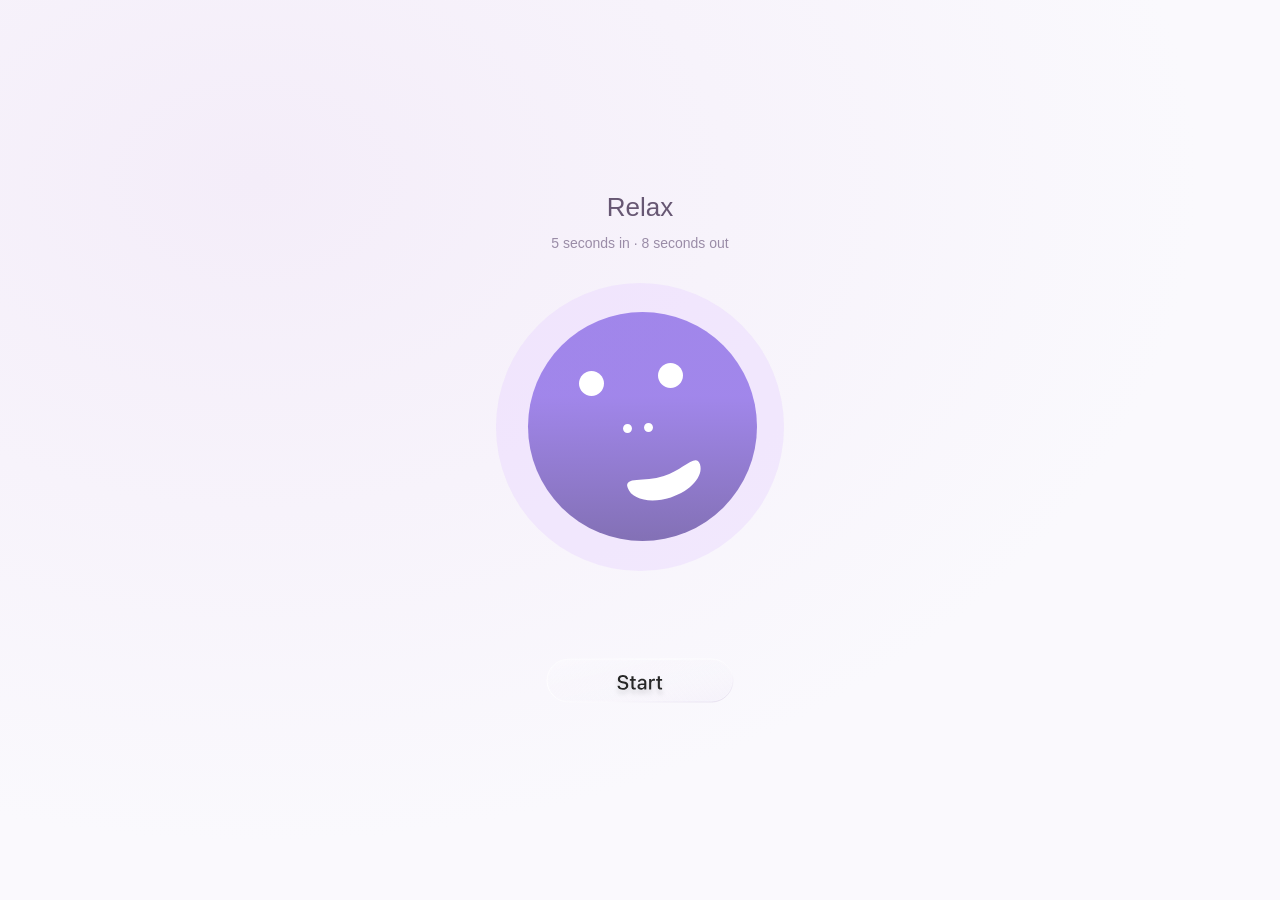
==== commit 67bf51d1: "Fix mobile layout and Relax gestures; add Meditate night-sky background" ====
--- a/breathing.html
+++ b/breathing.html
@@ -7,6 +7,14 @@
 #iw-breathing .breath-control:focus-visible rect{stroke:#805fe3;stroke-width:2}
 #iw-breathing .breath-control:hover .breath-button-glass{filter:brightness(1.025)}
 #iw-breathing .breath-control text{pointer-events:none;font-size:15px;font-weight:400;fill:#71627f;text-anchor:middle;dominant-baseline:middle}
+#inward-preview button:not([data-tab]),.iw-photo-viewer-close{scale:1;transform-origin:center;transition:scale .18s cubic-bezier(.2,.8,.2,1),transform .18s ease;-webkit-touch-callout:none}
+#inward-preview button.iw-glass-pressed:not([data-tab]),.iw-photo-viewer-close.iw-glass-pressed{scale:1.065;transition:scale .09s cubic-bezier(.2,.8,.2,1),transform .18s ease}
+#breath-toggle .breath-button-glass{transform:scale(1);transform-box:fill-box;transform-origin:center;transition:transform .18s cubic-bezier(.2,.8,.2,1);will-change:transform}
+#breath-toggle.iw-glass-pressed .breath-button-glass{transform:scale(1.07);transition-duration:.09s}
+#inward-preview nav.iw-glass-nav .iw-nav-selection{scale:1;transition:scale .18s cubic-bezier(.2,.8,.2,1),background-color .1s ease,box-shadow .1s ease}
+#inward-preview nav.iw-glass-nav.iw-glass-pressed[data-motion="idle"] .iw-nav-selection{scale:1.065;transition-duration:.09s}
+@media(prefers-reduced-motion:reduce){#inward-preview button.iw-glass-pressed:not([data-tab]),.iw-photo-viewer-close.iw-glass-pressed{scale:1.025;transition-duration:.06s}#breath-toggle.iw-glass-pressed .breath-button-glass{transform:scale(1.025);transition-duration:.06s}#inward-preview nav.iw-glass-nav.iw-glass-pressed[data-motion="idle"] .iw-nav-selection{scale:1.025;transition-duration:.06s}}
+
 </style>
 <defs><linearGradient id="breath-core-gradient" x1="147" y1="84.5" x2="146.5" y2="258" gradientUnits="userSpaceOnUse"><stop offset="0.166535" stop-color="#805FE3"/><stop offset="1" stop-color="#564098"/></linearGradient></defs>
 <circle id="breath-halo" cx="144" cy="144" r="144" fill="#E1C5FF" fill-opacity="0.3"/>
@@ -17,11 +25,11 @@
 <g fill="none" stroke="#F0D99C" stroke-width="2.2" stroke-linecap="round" stroke-dasharray="16 13" aria-hidden="true">
 <g id="breath-wind-inhale" opacity="0"><path class="breath-wind-line" d="M67 81C56 79 47 65 33 64S14 52 7 43"/><path class="breath-wind-line" d="M55 102C39 96 33 83 21 83S5 76 -1 67"/><path class="breath-wind-line" d="M46 123C32 118 24 108 11 107S-1 100 -6 94"/></g>
 <g id="breath-wind-exhale" opacity="0" transform="translate(288 288) rotate(180)"><path class="breath-wind-line" d="M67 81C56 79 47 65 33 64S14 52 7 43"/><path class="breath-wind-line" d="M55 102C39 96 33 83 21 83S5 76 -1 67"/><path class="breath-wind-line" d="M46 123C32 118 24 108 11 107S-1 100 -6 94"/></g></g>
-<g id="breath-label-inhale" transform="translate(106.5 322)" opacity="0" aria-hidden="true"><path d="M8.7 17.4498C9.1 17.4498 9.38333 17.5498 9.55 17.7498C9.71667 17.9331 9.8 18.2081 9.8 18.5748C9.8 19.3415 9.425 19.7248 8.675 19.7248L1.125 19.6248C0.458333 19.6081 0.125 19.2248 0.125 18.4748C0.125 18.0915 0.225 17.8081 0.425 17.6248C0.625 17.4415 0.875 17.3498 1.175 17.3498L3.775 17.3748C4.025 13.1915 4.15833 8.8498 4.175 4.3498C3.575 4.36647 2.75 4.41647 1.7 4.4998L0.9 4.5498C0.633333 4.5498 0.416667 4.4498 0.25 4.2498C0.0833334 4.0498 0 3.7748 0 3.4248C0 3.05814 0.0833334 2.79147 0.25 2.6248C0.433333 2.44147 0.683333 2.3248 1 2.2748C1.3 2.24147 1.91667 2.1998 2.85 2.1498C3.78333 2.0998 4.7 2.06647 5.6 2.0498C6.91667 2.0498 7.99167 2.0998 8.825 2.1998C9.475 2.28314 9.8 2.65814 9.8 3.3248C9.8 3.65814 9.70833 3.9248 9.525 4.1248C9.35833 4.3248 9.1 4.4248 8.75 4.4248L8 4.3998L6.675 4.3248C6.675 9.25814 6.525 13.6248 6.225 17.4248L8.7 17.4498ZM18.7979 7.0498C20.2145 7.0498 21.2895 7.55814 22.0229 8.5748C22.7729 9.5748 23.1479 11.0748 23.1479 13.0748V18.8498C23.1479 19.1665 23.0395 19.4081 22.8229 19.5748C22.6062 19.7248 22.3145 19.7998 21.9479 19.7998C21.5812 19.7998 21.2729 19.7248 21.0229 19.5748C20.7729 19.4248 20.6479 19.1998 20.6479 18.8998L20.6729 13.0498C20.6729 11.6665 20.5145 10.6665 20.1979 10.0498C19.8979 9.41647 19.3562 9.0998 18.5729 9.0998C17.0729 9.0998 16.0979 10.2998 15.6479 12.6998C15.4979 13.4331 15.4229 14.3165 15.4229 15.3498L15.4479 18.8998C15.4479 19.1998 15.3395 19.4331 15.1229 19.5998C14.9062 19.7498 14.6145 19.8248 14.2479 19.8248C13.8479 19.8248 13.5312 19.7415 13.2979 19.5748C13.0812 19.3915 12.9729 19.1665 12.9729 18.8998C12.9729 17.2331 12.9395 15.2998 12.8729 13.0998C12.8395 11.7998 12.8229 10.8998 12.8229 10.3998C12.8062 10.0331 12.7479 9.7498 12.6479 9.5498C12.5645 9.33314 12.3979 9.01647 12.1479 8.5998C12.0812 8.43314 12.0479 8.29147 12.0479 8.1748C12.0479 7.9248 12.1895 7.69147 12.4729 7.4748C12.7562 7.25814 13.0312 7.1498 13.2979 7.1498C13.5812 7.1498 13.8562 7.33314 14.1229 7.6998C14.5729 8.3498 14.7979 8.94147 14.7979 9.4748V9.7748C15.0979 8.99147 15.5645 8.34147 16.1979 7.8248C16.8479 7.30814 17.7145 7.0498 18.7979 7.0498ZM37.3365 10.2998C37.5532 11.2165 37.7032 12.3748 37.7865 13.7748C37.8865 15.1581 37.9365 16.8415 37.9365 18.8248C37.9365 19.0915 37.8115 19.3165 37.5615 19.4998C37.3282 19.6831 37.0365 19.7748 36.6865 19.7748C36.3365 19.7748 36.0449 19.6831 35.8115 19.4998C35.5782 19.3165 35.4615 19.0498 35.4615 18.6998C35.4615 14.4998 35.2949 11.8081 34.9615 10.6248C34.7949 10.0248 34.5449 9.5998 34.2115 9.3498C33.8782 9.08314 33.4532 8.9498 32.9365 8.9498C31.7865 8.9498 30.9032 9.41647 30.2865 10.3498C29.6865 11.2665 29.3865 12.3581 29.3865 13.6248V18.8498C29.3865 19.1165 29.2699 19.3331 29.0365 19.4998C28.8032 19.6665 28.5115 19.7498 28.1615 19.7498C27.7949 19.7498 27.4949 19.6665 27.2615 19.4998C27.0282 19.3165 26.9115 19.0915 26.9115 18.8248C26.9115 15.4581 26.9532 12.2331 27.0365 9.1498C27.1032 6.76647 27.2365 4.13314 27.4365 1.2498C27.4865 0.533137 27.8949 0.174804 28.6615 0.174804C29.0282 0.174804 29.3115 0.258137 29.5115 0.424804C29.7282 0.574804 29.8282 0.799804 29.8115 1.0998L29.5615 5.8998L29.4115 8.6498C29.8115 8.13314 30.3365 7.70814 30.9865 7.3748C31.6365 7.04147 32.4199 6.8748 33.3365 6.8748C34.4365 6.8748 35.3032 7.15814 35.9365 7.7248C36.5699 8.2748 37.0365 9.13314 37.3365 10.2998ZM52.3193 17.7998C52.5693 17.8331 52.761 17.9165 52.8943 18.0498C53.0443 18.1831 53.1193 18.4081 53.1193 18.7248C53.1193 19.0248 53.0443 19.2748 52.8943 19.4748C52.7443 19.6748 52.536 19.7748 52.2693 19.7748C51.586 19.7748 51.0693 19.6748 50.7193 19.4748C50.386 19.2748 50.0777 18.8998 49.7943 18.3498C49.0943 19.4831 47.7943 20.0498 45.8943 20.0498C43.961 20.0498 42.536 19.4665 41.6193 18.2998C40.7027 17.1165 40.2443 15.6498 40.2443 13.8998C40.2443 12.7331 40.4777 11.6581 40.9443 10.6748C41.411 9.69147 42.0943 8.90814 42.9943 8.3248C43.8943 7.74147 44.9443 7.4498 46.1443 7.4498C46.911 7.4498 47.586 7.5998 48.1693 7.8998C48.7693 8.1998 49.2193 8.60814 49.5193 9.1248L49.5943 8.4998C49.661 7.8998 50.0193 7.5998 50.6693 7.5998C51.1027 7.5998 51.411 7.6998 51.5943 7.8998C51.7777 8.08314 51.8527 8.31647 51.8193 8.5998C51.6527 9.8498 51.5527 10.7915 51.5193 11.4248C51.4693 12.0248 51.4443 12.8081 51.4443 13.7748V15.4248C51.4443 16.2915 51.486 16.8915 51.5693 17.2248C51.6693 17.5581 51.9193 17.7498 52.3193 17.7998ZM48.9943 15.4248C49.011 14.6748 49.0193 13.6498 49.0193 12.3498C49.0193 11.6665 48.8693 11.1081 48.5693 10.6748C48.286 10.2415 47.9277 9.9248 47.4943 9.7248C47.0777 9.5248 46.6527 9.4248 46.2193 9.4248C45.4693 9.4248 44.8277 9.64981 44.2943 10.0998C43.7777 10.5331 43.386 11.0915 43.1193 11.7748C42.8693 12.4581 42.7443 13.1665 42.7443 13.8998C42.7443 15.0165 43.0027 15.9915 43.5193 16.8248C44.0527 17.6415 44.8777 18.0498 45.9943 18.0498C46.8777 18.0498 47.5943 17.8248 48.1443 17.3748C48.6943 16.9248 48.9777 16.2748 48.9943 15.4248ZM57.5723 19.5748C57.2056 19.5748 56.9139 19.4748 56.6973 19.2748C56.4806 19.0748 56.3723 18.8165 56.3723 18.4998L56.2223 1.0998C56.2223 0.766471 56.3389 0.499804 56.5723 0.299804C56.8223 0.0998034 57.1306 -0.000196457 57.4973 -0.000196457C57.8639 -0.000196457 58.1556 0.0998034 58.3723 0.299804C58.5889 0.499804 58.6973 0.758138 58.6973 1.0748L58.8223 18.4748C58.8223 18.8081 58.7056 19.0748 58.4723 19.2748C58.2389 19.4748 57.9389 19.5748 57.5723 19.5748ZM68.8432 19.9498C67.4265 19.9498 66.2098 19.6581 65.1932 19.0748C64.1932 18.4915 63.4348 17.7081 62.9182 16.7248C62.4182 15.7415 62.1682 14.6581 62.1682 13.4748C62.1682 12.2581 62.4432 11.1581 62.9932 10.1748C63.5432 9.1748 64.3182 8.39147 65.3182 7.8248C66.3182 7.24147 67.4598 6.9498 68.7432 6.9498C69.8765 6.9498 70.8932 7.18314 71.7932 7.6498C72.7098 8.0998 73.4265 8.74147 73.9432 9.5748C74.4598 10.4081 74.7182 11.3581 74.7182 12.4248C74.7182 12.9915 74.6348 13.3998 74.4682 13.6498C74.3015 13.8831 73.9598 14.0081 73.4432 14.0248L64.4182 14.1498C64.4182 14.6998 64.5932 15.2665 64.9432 15.8498C65.2932 16.4331 65.7932 16.9248 66.4432 17.3248C67.1098 17.7081 67.8848 17.8998 68.7682 17.8998C69.4015 17.8998 69.9348 17.8165 70.3682 17.6498C70.8182 17.4665 71.1765 17.2581 71.4432 17.0248C71.7098 16.7748 72.0265 16.4498 72.3932 16.0498C72.5765 15.8665 72.8098 15.7748 73.0932 15.7748C73.3598 15.7748 73.6098 15.8831 73.8432 16.0998C74.0932 16.2998 74.2182 16.5331 74.2182 16.7998C74.2182 17.0165 74.1432 17.2248 73.9932 17.4248C73.5265 18.0915 72.9015 18.6831 72.1182 19.1998C71.3348 19.6998 70.2432 19.9498 68.8432 19.9498ZM72.3682 12.2498C72.4682 12.2498 72.5348 12.2248 72.5682 12.1748C72.6182 12.1081 72.6432 12.0165 72.6432 11.8998C72.6432 11.0165 72.2682 10.2998 71.5182 9.7498C70.7848 9.18314 69.8598 8.89981 68.7432 8.89981C67.8932 8.89981 67.1348 9.0998 66.4682 9.4998C65.8182 9.89981 65.3098 10.3831 64.9432 10.9498C64.5932 11.4998 64.4182 11.9831 64.4182 12.3998L72.3682 12.2498Z" fill="#805FE3" />
+<g id="breath-label-inhale" transform="translate(106.5 332)" opacity="0" aria-hidden="true"><path d="M8.7 17.4498C9.1 17.4498 9.38333 17.5498 9.55 17.7498C9.71667 17.9331 9.8 18.2081 9.8 18.5748C9.8 19.3415 9.425 19.7248 8.675 19.7248L1.125 19.6248C0.458333 19.6081 0.125 19.2248 0.125 18.4748C0.125 18.0915 0.225 17.8081 0.425 17.6248C0.625 17.4415 0.875 17.3498 1.175 17.3498L3.775 17.3748C4.025 13.1915 4.15833 8.8498 4.175 4.3498C3.575 4.36647 2.75 4.41647 1.7 4.4998L0.9 4.5498C0.633333 4.5498 0.416667 4.4498 0.25 4.2498C0.0833334 4.0498 0 3.7748 0 3.4248C0 3.05814 0.0833334 2.79147 0.25 2.6248C0.433333 2.44147 0.683333 2.3248 1 2.2748C1.3 2.24147 1.91667 2.1998 2.85 2.1498C3.78333 2.0998 4.7 2.06647 5.6 2.0498C6.91667 2.0498 7.99167 2.0998 8.825 2.1998C9.475 2.28314 9.8 2.65814 9.8 3.3248C9.8 3.65814 9.70833 3.9248 9.525 4.1248C9.35833 4.3248 9.1 4.4248 8.75 4.4248L8 4.3998L6.675 4.3248C6.675 9.25814 6.525 13.6248 6.225 17.4248L8.7 17.4498ZM18.7979 7.0498C20.2145 7.0498 21.2895 7.55814 22.0229 8.5748C22.7729 9.5748 23.1479 11.0748 23.1479 13.0748V18.8498C23.1479 19.1665 23.0395 19.4081 22.8229 19.5748C22.6062 19.7248 22.3145 19.7998 21.9479 19.7998C21.5812 19.7998 21.2729 19.7248 21.0229 19.5748C20.7729 19.4248 20.6479 19.1998 20.6479 18.8998L20.6729 13.0498C20.6729 11.6665 20.5145 10.6665 20.1979 10.0498C19.8979 9.41647 19.3562 9.0998 18.5729 9.0998C17.0729 9.0998 16.0979 10.2998 15.6479 12.6998C15.4979 13.4331 15.4229 14.3165 15.4229 15.3498L15.4479 18.8998C15.4479 19.1998 15.3395 19.4331 15.1229 19.5998C14.9062 19.7498 14.6145 19.8248 14.2479 19.8248C13.8479 19.8248 13.5312 19.7415 13.2979 19.5748C13.0812 19.3915 12.9729 19.1665 12.9729 18.8998C12.9729 17.2331 12.9395 15.2998 12.8729 13.0998C12.8395 11.7998 12.8229 10.8998 12.8229 10.3998C12.8062 10.0331 12.7479 9.7498 12.6479 9.5498C12.5645 9.33314 12.3979 9.01647 12.1479 8.5998C12.0812 8.43314 12.0479 8.29147 12.0479 8.1748C12.0479 7.9248 12.1895 7.69147 12.4729 7.4748C12.7562 7.25814 13.0312 7.1498 13.2979 7.1498C13.5812 7.1498 13.8562 7.33314 14.1229 7.6998C14.5729 8.3498 14.7979 8.94147 14.7979 9.4748V9.7748C15.0979 8.99147 15.5645 8.34147 16.1979 7.8248C16.8479 7.30814 17.7145 7.0498 18.7979 7.0498ZM37.3365 10.2998C37.5532 11.2165 37.7032 12.3748 37.7865 13.7748C37.8865 15.1581 37.9365 16.8415 37.9365 18.8248C37.9365 19.0915 37.8115 19.3165 37.5615 19.4998C37.3282 19.6831 37.0365 19.7748 36.6865 19.7748C36.3365 19.7748 36.0449 19.6831 35.8115 19.4998C35.5782 19.3165 35.4615 19.0498 35.4615 18.6998C35.4615 14.4998 35.2949 11.8081 34.9615 10.6248C34.7949 10.0248 34.5449 9.5998 34.2115 9.3498C33.8782 9.08314 33.4532 8.9498 32.9365 8.9498C31.7865 8.9498 30.9032 9.41647 30.2865 10.3498C29.6865 11.2665 29.3865 12.3581 29.3865 13.6248V18.8498C29.3865 19.1165 29.2699 19.3331 29.0365 19.4998C28.8032 19.6665 28.5115 19.7498 28.1615 19.7498C27.7949 19.7498 27.4949 19.6665 27.2615 19.4998C27.0282 19.3165 26.9115 19.0915 26.9115 18.8248C26.9115 15.4581 26.9532 12.2331 27.0365 9.1498C27.1032 6.76647 27.2365 4.13314 27.4365 1.2498C27.4865 0.533137 27.8949 0.174804 28.6615 0.174804C29.0282 0.174804 29.3115 0.258137 29.5115 0.424804C29.7282 0.574804 29.8282 0.799804 29.8115 1.0998L29.5615 5.8998L29.4115 8.6498C29.8115 8.13314 30.3365 7.70814 30.9865 7.3748C31.6365 7.04147 32.4199 6.8748 33.3365 6.8748C34.4365 6.8748 35.3032 7.15814 35.9365 7.7248C36.5699 8.2748 37.0365 9.13314 37.3365 10.2998ZM52.3193 17.7998C52.5693 17.8331 52.761 17.9165 52.8943 18.0498C53.0443 18.1831 53.1193 18.4081 53.1193 18.7248C53.1193 19.0248 53.0443 19.2748 52.8943 19.4748C52.7443 19.6748 52.536 19.7748 52.2693 19.7748C51.586 19.7748 51.0693 19.6748 50.7193 19.4748C50.386 19.2748 50.0777 18.8998 49.7943 18.3498C49.0943 19.4831 47.7943 20.0498 45.8943 20.0498C43.961 20.0498 42.536 19.4665 41.6193 18.2998C40.7027 17.1165 40.2443 15.6498 40.2443 13.8998C40.2443 12.7331 40.4777 11.6581 40.9443 10.6748C41.411 9.69147 42.0943 8.90814 42.9943 8.3248C43.8943 7.74147 44.9443 7.4498 46.1443 7.4498C46.911 7.4498 47.586 7.5998 48.1693 7.8998C48.7693 8.1998 49.2193 8.60814 49.5193 9.1248L49.5943 8.4998C49.661 7.8998 50.0193 7.5998 50.6693 7.5998C51.1027 7.5998 51.411 7.6998 51.5943 7.8998C51.7777 8.08314 51.8527 8.31647 51.8193 8.5998C51.6527 9.8498 51.5527 10.7915 51.5193 11.4248C51.4693 12.0248 51.4443 12.8081 51.4443 13.7748V15.4248C51.4443 16.2915 51.486 16.8915 51.5693 17.2248C51.6693 17.5581 51.9193 17.7498 52.3193 17.7998ZM48.9943 15.4248C49.011 14.6748 49.0193 13.6498 49.0193 12.3498C49.0193 11.6665 48.8693 11.1081 48.5693 10.6748C48.286 10.2415 47.9277 9.9248 47.4943 9.7248C47.0777 9.5248 46.6527 9.4248 46.2193 9.4248C45.4693 9.4248 44.8277 9.64981 44.2943 10.0998C43.7777 10.5331 43.386 11.0915 43.1193 11.7748C42.8693 12.4581 42.7443 13.1665 42.7443 13.8998C42.7443 15.0165 43.0027 15.9915 43.5193 16.8248C44.0527 17.6415 44.8777 18.0498 45.9943 18.0498C46.8777 18.0498 47.5943 17.8248 48.1443 17.3748C48.6943 16.9248 48.9777 16.2748 48.9943 15.4248ZM57.5723 19.5748C57.2056 19.5748 56.9139 19.4748 56.6973 19.2748C56.4806 19.0748 56.3723 18.8165 56.3723 18.4998L56.2223 1.0998C56.2223 0.766471 56.3389 0.499804 56.5723 0.299804C56.8223 0.0998034 57.1306 -0.000196457 57.4973 -0.000196457C57.8639 -0.000196457 58.1556 0.0998034 58.3723 0.299804C58.5889 0.499804 58.6973 0.758138 58.6973 1.0748L58.8223 18.4748C58.8223 18.8081 58.7056 19.0748 58.4723 19.2748C58.2389 19.4748 57.9389 19.5748 57.5723 19.5748ZM68.8432 19.9498C67.4265 19.9498 66.2098 19.6581 65.1932 19.0748C64.1932 18.4915 63.4348 17.7081 62.9182 16.7248C62.4182 15.7415 62.1682 14.6581 62.1682 13.4748C62.1682 12.2581 62.4432 11.1581 62.9932 10.1748C63.5432 9.1748 64.3182 8.39147 65.3182 7.8248C66.3182 7.24147 67.4598 6.9498 68.7432 6.9498C69.8765 6.9498 70.8932 7.18314 71.7932 7.6498C72.7098 8.0998 73.4265 8.74147 73.9432 9.5748C74.4598 10.4081 74.7182 11.3581 74.7182 12.4248C74.7182 12.9915 74.6348 13.3998 74.4682 13.6498C74.3015 13.8831 73.9598 14.0081 73.4432 14.0248L64.4182 14.1498C64.4182 14.6998 64.5932 15.2665 64.9432 15.8498C65.2932 16.4331 65.7932 16.9248 66.4432 17.3248C67.1098 17.7081 67.8848 17.8998 68.7682 17.8998C69.4015 17.8998 69.9348 17.8165 70.3682 17.6498C70.8182 17.4665 71.1765 17.2581 71.4432 17.0248C71.7098 16.7748 72.0265 16.4498 72.3932 16.0498C72.5765 15.8665 72.8098 15.7748 73.0932 15.7748C73.3598 15.7748 73.6098 15.8831 73.8432 16.0998C74.0932 16.2998 74.2182 16.5331 74.2182 16.7998C74.2182 17.0165 74.1432 17.2248 73.9932 17.4248C73.5265 18.0915 72.9015 18.6831 72.1182 19.1998C71.3348 19.6998 70.2432 19.9498 68.8432 19.9498ZM72.3682 12.2498C72.4682 12.2498 72.5348 12.2248 72.5682 12.1748C72.6182 12.1081 72.6432 12.0165 72.6432 11.8998C72.6432 11.0165 72.2682 10.2998 71.5182 9.7498C70.7848 9.18314 69.8598 8.89981 68.7432 8.89981C67.8932 8.89981 67.1348 9.0998 66.4682 9.4998C65.8182 9.89981 65.3098 10.3831 64.9432 10.9498C64.5932 11.4998 64.4182 11.9831 64.4182 12.3998L72.3682 12.2498Z" fill="#805FE3" />
 </g>
-<g id="breath-label-exhale" transform="translate(105.5 322)" opacity="0" aria-hidden="true"><path d="M11.0002 17.0998C11.4335 17.0498 11.7669 17.1248 12.0002 17.3248C12.2335 17.5081 12.3502 17.7998 12.3502 18.1998C12.3502 18.8165 12.0335 19.1915 11.4002 19.3248C10.7169 19.4581 9.41686 19.5248 7.5002 19.5248H6.6752C5.6252 19.5248 4.66686 19.5081 3.8002 19.4748C2.9502 19.4248 1.95853 19.3331 0.825195 19.1998C0.275195 19.1331 0.000195384 18.7831 0.000195384 18.1498C0.000195384 17.8331 0.0668621 17.5748 0.200195 17.3748C0.333529 17.1748 0.525195 17.0665 0.775196 17.0498H1.1252C1.34186 15.5498 1.46686 13.7665 1.5002 11.6998H1.2502C0.600195 11.6998 0.275195 11.3165 0.275195 10.5498C0.275195 9.81647 0.575195 9.4498 1.1752 9.4498H1.5002V6.3248V4.6248C1.0002 4.49147 0.750196 4.1498 0.750196 3.5998C0.750196 3.1998 0.858529 2.9248 1.0752 2.7748C1.29186 2.6248 1.6002 2.5248 2.0002 2.4748C2.88353 2.3748 4.33353 2.3248 6.3502 2.3248C8.7002 2.3248 10.3835 2.3998 11.4002 2.5498C11.7335 2.5998 12.0002 2.6998 12.2002 2.8498C12.4002 2.9998 12.5002 3.2498 12.5002 3.5998C12.5002 3.96647 12.4085 4.25814 12.2252 4.4748C12.0419 4.6748 11.8002 4.75814 11.5002 4.7248C9.86686 4.59147 8.39186 4.52481 7.0752 4.52481C5.89186 4.52481 4.84186 4.56647 3.9252 4.6498L4.0252 9.4748L5.3252 9.4998C6.45853 9.4998 7.4252 9.5248 8.2252 9.5748L9.7002 9.5998C10.2335 9.5998 10.5002 9.95814 10.5002 10.6748C10.5002 11.0248 10.4252 11.3081 10.2752 11.5248C10.1419 11.7248 9.94186 11.8248 9.6752 11.8248L8.3502 11.7998C7.5502 11.7498 6.53353 11.7248 5.3002 11.7248H4.0002C3.98353 13.5248 3.85853 15.3498 3.6252 17.1998C4.6252 17.2831 5.7502 17.3248 7.0002 17.3248C7.8502 17.3248 8.5502 17.3081 9.1002 17.2748C9.6502 17.2415 10.2835 17.1831 11.0002 17.0998ZM25.1684 18.2498C25.3017 18.4331 25.3684 18.5998 25.3684 18.7498C25.3684 19.0498 25.235 19.3165 24.9684 19.5498C24.7017 19.7665 24.4184 19.8748 24.1184 19.8748C23.8017 19.8748 23.5517 19.7498 23.3684 19.4998L19.8434 14.9498C18.81 16.4498 17.76 17.9581 16.6934 19.4748C16.4934 19.7581 16.1934 19.8998 15.7934 19.8998C15.46 19.8998 15.1684 19.7915 14.9184 19.5748C14.685 19.3415 14.5684 19.0831 14.5684 18.7998C14.5684 18.6665 14.6017 18.5331 14.6684 18.3998C15.235 17.6498 16.485 15.8915 18.4184 13.1248L14.8934 8.4998C14.81 8.38314 14.7684 8.2498 14.7684 8.0998C14.7684 7.83314 14.91 7.58314 15.1934 7.3498C15.4767 7.11647 15.76 6.9998 16.0434 6.9998C16.36 6.9998 16.585 7.0998 16.7184 7.2998L17.4934 8.2998C18.06 8.9998 18.81 9.96647 19.7434 11.1998L21.3684 8.87481L22.4684 7.2998C22.6184 7.08314 22.81 6.9748 23.0434 6.9748C23.3767 6.9748 23.685 7.10814 23.9684 7.3748C24.2517 7.64147 24.3934 7.90814 24.3934 8.1748C24.3934 8.2748 24.3684 8.36647 24.3184 8.4498L24.0184 8.87481L21.1684 13.0498L25.1684 18.2498ZM38.9596 10.2998C39.1762 11.2165 39.3262 12.3748 39.4096 13.7748C39.5096 15.1581 39.5596 16.8415 39.5596 18.8248C39.5596 19.0915 39.4346 19.3165 39.1846 19.4998C38.9512 19.6831 38.6596 19.7748 38.3096 19.7748C37.9596 19.7748 37.6679 19.6831 37.4346 19.4998C37.2012 19.3165 37.0846 19.0498 37.0846 18.6998C37.0846 14.4998 36.9179 11.8081 36.5846 10.6248C36.4179 10.0248 36.1679 9.5998 35.8346 9.3498C35.5012 9.08314 35.0762 8.9498 34.5596 8.9498C33.4096 8.9498 32.5262 9.41647 31.9096 10.3498C31.3096 11.2665 31.0096 12.3581 31.0096 13.6248V18.8498C31.0096 19.1165 30.8929 19.3331 30.6596 19.4998C30.4262 19.6665 30.1346 19.7498 29.7846 19.7498C29.4179 19.7498 29.1179 19.6665 28.8846 19.4998C28.6512 19.3165 28.5346 19.0915 28.5346 18.8248C28.5346 15.4581 28.5762 12.2331 28.6596 9.1498C28.7262 6.76647 28.8596 4.13314 29.0596 1.2498C29.1096 0.533137 29.5179 0.174804 30.2846 0.174804C30.6512 0.174804 30.9346 0.258137 31.1346 0.424804C31.3512 0.574804 31.4512 0.799804 31.4346 1.0998L31.1846 5.8998L31.0346 8.6498C31.4346 8.13314 31.9596 7.70814 32.6096 7.3748C33.2596 7.04147 34.0429 6.8748 34.9596 6.8748C36.0596 6.8748 36.9262 7.15814 37.5596 7.7248C38.1929 8.2748 38.6596 9.13314 38.9596 10.2998ZM53.9424 17.7998C54.1924 17.8331 54.384 17.9165 54.5174 18.0498C54.6674 18.1831 54.7424 18.4081 54.7424 18.7248C54.7424 19.0248 54.6674 19.2748 54.5174 19.4748C54.3674 19.6748 54.159 19.7748 53.8924 19.7748C53.209 19.7748 52.6924 19.6748 52.3424 19.4748C52.009 19.2748 51.7007 18.8998 51.4174 18.3498C50.7174 19.4831 49.4174 20.0498 47.5174 20.0498C45.584 20.0498 44.159 19.4665 43.2424 18.2998C42.3257 17.1165 41.8674 15.6498 41.8674 13.8998C41.8674 12.7331 42.1007 11.6581 42.5674 10.6748C43.034 9.69147 43.7174 8.90814 44.6174 8.3248C45.5174 7.74147 46.5674 7.4498 47.7674 7.4498C48.534 7.4498 49.209 7.5998 49.7924 7.8998C50.3924 8.1998 50.8424 8.60814 51.1424 9.1248L51.2174 8.4998C51.284 7.8998 51.6424 7.5998 52.2924 7.5998C52.7257 7.5998 53.034 7.6998 53.2174 7.8998C53.4007 8.08314 53.4757 8.31647 53.4424 8.5998C53.2757 9.8498 53.1757 10.7915 53.1424 11.4248C53.0924 12.0248 53.0674 12.8081 53.0674 13.7748V15.4248C53.0674 16.2915 53.1091 16.8915 53.1924 17.2248C53.2924 17.5581 53.5424 17.7498 53.9424 17.7998ZM50.6174 15.4248C50.634 14.6748 50.6424 13.6498 50.6424 12.3498C50.6424 11.6665 50.4924 11.1081 50.1924 10.6748C49.909 10.2415 49.5507 9.9248 49.1174 9.7248C48.7007 9.5248 48.2757 9.4248 47.8424 9.4248C47.0924 9.4248 46.4507 9.64981 45.9174 10.0998C45.4007 10.5331 45.009 11.0915 44.7424 11.7748C44.4924 12.4581 44.3674 13.1665 44.3674 13.8998C44.3674 15.0165 44.6257 15.9915 45.1424 16.8248C45.6757 17.6415 46.5007 18.0498 47.6174 18.0498C48.5007 18.0498 49.2174 17.8248 49.7674 17.3748C50.3174 16.9248 50.6007 16.2748 50.6174 15.4248ZM59.1953 19.5748C58.8286 19.5748 58.537 19.4748 58.3203 19.2748C58.1036 19.0748 57.9953 18.8165 57.9953 18.4998L57.8453 1.0998C57.8453 0.766471 57.962 0.499804 58.1953 0.299804C58.4453 0.0998034 58.7536 -0.000196457 59.1203 -0.000196457C59.487 -0.000196457 59.7786 0.0998034 59.9953 0.299804C60.212 0.499804 60.3203 0.758138 60.3203 1.0748L60.4453 18.4748C60.4453 18.8081 60.3286 19.0748 60.0953 19.2748C59.862 19.4748 59.562 19.5748 59.1953 19.5748ZM70.4662 19.9498C69.0495 19.9498 67.8329 19.6581 66.8162 19.0748C65.8162 18.4915 65.0579 17.7081 64.5412 16.7248C64.0412 15.7415 63.7912 14.6581 63.7912 13.4748C63.7912 12.2581 64.0662 11.1581 64.6162 10.1748C65.1662 9.1748 65.9412 8.39147 66.9412 7.8248C67.9412 7.24147 69.0829 6.9498 70.3662 6.9498C71.4995 6.9498 72.5162 7.18314 73.4162 7.6498C74.3329 8.0998 75.0495 8.74147 75.5662 9.5748C76.0829 10.4081 76.3412 11.3581 76.3412 12.4248C76.3412 12.9915 76.2579 13.3998 76.0912 13.6498C75.9245 13.8831 75.5829 14.0081 75.0662 14.0248L66.0412 14.1498C66.0412 14.6998 66.2162 15.2665 66.5662 15.8498C66.9162 16.4331 67.4162 16.9248 68.0662 17.3248C68.7329 17.7081 69.5079 17.8998 70.3912 17.8998C71.0245 17.8998 71.5579 17.8165 71.9912 17.6498C72.4412 17.4665 72.7995 17.2581 73.0662 17.0248C73.3329 16.7748 73.6495 16.4498 74.0162 16.0498C74.1995 15.8665 74.4329 15.7748 74.7162 15.7748C74.9829 15.7748 75.2329 15.8831 75.4662 16.0998C75.7162 16.2998 75.8412 16.5331 75.8412 16.7998C75.8412 17.0165 75.7662 17.2248 75.6162 17.4248C75.1495 18.0915 74.5245 18.6831 73.7412 19.1998C72.9579 19.6998 71.8662 19.9498 70.4662 19.9498ZM73.9912 12.2498C74.0912 12.2498 74.1579 12.2248 74.1912 12.1748C74.2412 12.1081 74.2662 12.0165 74.2662 11.8998C74.2662 11.0165 73.8912 10.2998 73.1412 9.7498C72.4079 9.18314 71.4829 8.89981 70.3662 8.89981C69.5162 8.89981 68.7579 9.0998 68.0912 9.4998C67.4412 9.89981 66.9329 10.3831 66.5662 10.9498C66.2162 11.4998 66.0412 11.9831 66.0412 12.3998L73.9912 12.2498Z" fill="#805FE3" />
+<g id="breath-label-exhale" transform="translate(105.5 332)" opacity="0" aria-hidden="true"><path d="M11.0002 17.0998C11.4335 17.0498 11.7669 17.1248 12.0002 17.3248C12.2335 17.5081 12.3502 17.7998 12.3502 18.1998C12.3502 18.8165 12.0335 19.1915 11.4002 19.3248C10.7169 19.4581 9.41686 19.5248 7.5002 19.5248H6.6752C5.6252 19.5248 4.66686 19.5081 3.8002 19.4748C2.9502 19.4248 1.95853 19.3331 0.825195 19.1998C0.275195 19.1331 0.000195384 18.7831 0.000195384 18.1498C0.000195384 17.8331 0.0668621 17.5748 0.200195 17.3748C0.333529 17.1748 0.525195 17.0665 0.775196 17.0498H1.1252C1.34186 15.5498 1.46686 13.7665 1.5002 11.6998H1.2502C0.600195 11.6998 0.275195 11.3165 0.275195 10.5498C0.275195 9.81647 0.575195 9.4498 1.1752 9.4498H1.5002V6.3248V4.6248C1.0002 4.49147 0.750196 4.1498 0.750196 3.5998C0.750196 3.1998 0.858529 2.9248 1.0752 2.7748C1.29186 2.6248 1.6002 2.5248 2.0002 2.4748C2.88353 2.3748 4.33353 2.3248 6.3502 2.3248C8.7002 2.3248 10.3835 2.3998 11.4002 2.5498C11.7335 2.5998 12.0002 2.6998 12.2002 2.8498C12.4002 2.9998 12.5002 3.2498 12.5002 3.5998C12.5002 3.96647 12.4085 4.25814 12.2252 4.4748C12.0419 4.6748 11.8002 4.75814 11.5002 4.7248C9.86686 4.59147 8.39186 4.52481 7.0752 4.52481C5.89186 4.52481 4.84186 4.56647 3.9252 4.6498L4.0252 9.4748L5.3252 9.4998C6.45853 9.4998 7.4252 9.5248 8.2252 9.5748L9.7002 9.5998C10.2335 9.5998 10.5002 9.95814 10.5002 10.6748C10.5002 11.0248 10.4252 11.3081 10.2752 11.5248C10.1419 11.7248 9.94186 11.8248 9.6752 11.8248L8.3502 11.7998C7.5502 11.7498 6.53353 11.7248 5.3002 11.7248H4.0002C3.98353 13.5248 3.85853 15.3498 3.6252 17.1998C4.6252 17.2831 5.7502 17.3248 7.0002 17.3248C7.8502 17.3248 8.5502 17.3081 9.1002 17.2748C9.6502 17.2415 10.2835 17.1831 11.0002 17.0998ZM25.1684 18.2498C25.3017 18.4331 25.3684 18.5998 25.3684 18.7498C25.3684 19.0498 25.235 19.3165 24.9684 19.5498C24.7017 19.7665 24.4184 19.8748 24.1184 19.8748C23.8017 19.8748 23.5517 19.7498 23.3684 19.4998L19.8434 14.9498C18.81 16.4498 17.76 17.9581 16.6934 19.4748C16.4934 19.7581 16.1934 19.8998 15.7934 19.8998C15.46 19.8998 15.1684 19.7915 14.9184 19.5748C14.685 19.3415 14.5684 19.0831 14.5684 18.7998C14.5684 18.6665 14.6017 18.5331 14.6684 18.3998C15.235 17.6498 16.485 15.8915 18.4184 13.1248L14.8934 8.4998C14.81 8.38314 14.7684 8.2498 14.7684 8.0998C14.7684 7.83314 14.91 7.58314 15.1934 7.3498C15.4767 7.11647 15.76 6.9998 16.0434 6.9998C16.36 6.9998 16.585 7.0998 16.7184 7.2998L17.4934 8.2998C18.06 8.9998 18.81 9.96647 19.7434 11.1998L21.3684 8.87481L22.4684 7.2998C22.6184 7.08314 22.81 6.9748 23.0434 6.9748C23.3767 6.9748 23.685 7.10814 23.9684 7.3748C24.2517 7.64147 24.3934 7.90814 24.3934 8.1748C24.3934 8.2748 24.3684 8.36647 24.3184 8.4498L24.0184 8.87481L21.1684 13.0498L25.1684 18.2498ZM38.9596 10.2998C39.1762 11.2165 39.3262 12.3748 39.4096 13.7748C39.5096 15.1581 39.5596 16.8415 39.5596 18.8248C39.5596 19.0915 39.4346 19.3165 39.1846 19.4998C38.9512 19.6831 38.6596 19.7748 38.3096 19.7748C37.9596 19.7748 37.6679 19.6831 37.4346 19.4998C37.2012 19.3165 37.0846 19.0498 37.0846 18.6998C37.0846 14.4998 36.9179 11.8081 36.5846 10.6248C36.4179 10.0248 36.1679 9.5998 35.8346 9.3498C35.5012 9.08314 35.0762 8.9498 34.5596 8.9498C33.4096 8.9498 32.5262 9.41647 31.9096 10.3498C31.3096 11.2665 31.0096 12.3581 31.0096 13.6248V18.8498C31.0096 19.1165 30.8929 19.3331 30.6596 19.4998C30.4262 19.6665 30.1346 19.7498 29.7846 19.7498C29.4179 19.7498 29.1179 19.6665 28.8846 19.4998C28.6512 19.3165 28.5346 19.0915 28.5346 18.8248C28.5346 15.4581 28.5762 12.2331 28.6596 9.1498C28.7262 6.76647 28.8596 4.13314 29.0596 1.2498C29.1096 0.533137 29.5179 0.174804 30.2846 0.174804C30.6512 0.174804 30.9346 0.258137 31.1346 0.424804C31.3512 0.574804 31.4512 0.799804 31.4346 1.0998L31.1846 5.8998L31.0346 8.6498C31.4346 8.13314 31.9596 7.70814 32.6096 7.3748C33.2596 7.04147 34.0429 6.8748 34.9596 6.8748C36.0596 6.8748 36.9262 7.15814 37.5596 7.7248C38.1929 8.2748 38.6596 9.13314 38.9596 10.2998ZM53.9424 17.7998C54.1924 17.8331 54.384 17.9165 54.5174 18.0498C54.6674 18.1831 54.7424 18.4081 54.7424 18.7248C54.7424 19.0248 54.6674 19.2748 54.5174 19.4748C54.3674 19.6748 54.159 19.7748 53.8924 19.7748C53.209 19.7748 52.6924 19.6748 52.3424 19.4748C52.009 19.2748 51.7007 18.8998 51.4174 18.3498C50.7174 19.4831 49.4174 20.0498 47.5174 20.0498C45.584 20.0498 44.159 19.4665 43.2424 18.2998C42.3257 17.1165 41.8674 15.6498 41.8674 13.8998C41.8674 12.7331 42.1007 11.6581 42.5674 10.6748C43.034 9.69147 43.7174 8.90814 44.6174 8.3248C45.5174 7.74147 46.5674 7.4498 47.7674 7.4498C48.534 7.4498 49.209 7.5998 49.7924 7.8998C50.3924 8.1998 50.8424 8.60814 51.1424 9.1248L51.2174 8.4998C51.284 7.8998 51.6424 7.5998 52.2924 7.5998C52.7257 7.5998 53.034 7.6998 53.2174 7.8998C53.4007 8.08314 53.4757 8.31647 53.4424 8.5998C53.2757 9.8498 53.1757 10.7915 53.1424 11.4248C53.0924 12.0248 53.0674 12.8081 53.0674 13.7748V15.4248C53.0674 16.2915 53.1091 16.8915 53.1924 17.2248C53.2924 17.5581 53.5424 17.7498 53.9424 17.7998ZM50.6174 15.4248C50.634 14.6748 50.6424 13.6498 50.6424 12.3498C50.6424 11.6665 50.4924 11.1081 50.1924 10.6748C49.909 10.2415 49.5507 9.9248 49.1174 9.7248C48.7007 9.5248 48.2757 9.4248 47.8424 9.4248C47.0924 9.4248 46.4507 9.64981 45.9174 10.0998C45.4007 10.5331 45.009 11.0915 44.7424 11.7748C44.4924 12.4581 44.3674 13.1665 44.3674 13.8998C44.3674 15.0165 44.6257 15.9915 45.1424 16.8248C45.6757 17.6415 46.5007 18.0498 47.6174 18.0498C48.5007 18.0498 49.2174 17.8248 49.7674 17.3748C50.3174 16.9248 50.6007 16.2748 50.6174 15.4248ZM59.1953 19.5748C58.8286 19.5748 58.537 19.4748 58.3203 19.2748C58.1036 19.0748 57.9953 18.8165 57.9953 18.4998L57.8453 1.0998C57.8453 0.766471 57.962 0.499804 58.1953 0.299804C58.4453 0.0998034 58.7536 -0.000196457 59.1203 -0.000196457C59.487 -0.000196457 59.7786 0.0998034 59.9953 0.299804C60.212 0.499804 60.3203 0.758138 60.3203 1.0748L60.4453 18.4748C60.4453 18.8081 60.3286 19.0748 60.0953 19.2748C59.862 19.4748 59.562 19.5748 59.1953 19.5748ZM70.4662 19.9498C69.0495 19.9498 67.8329 19.6581 66.8162 19.0748C65.8162 18.4915 65.0579 17.7081 64.5412 16.7248C64.0412 15.7415 63.7912 14.6581 63.7912 13.4748C63.7912 12.2581 64.0662 11.1581 64.6162 10.1748C65.1662 9.1748 65.9412 8.39147 66.9412 7.8248C67.9412 7.24147 69.0829 6.9498 70.3662 6.9498C71.4995 6.9498 72.5162 7.18314 73.4162 7.6498C74.3329 8.0998 75.0495 8.74147 75.5662 9.5748C76.0829 10.4081 76.3412 11.3581 76.3412 12.4248C76.3412 12.9915 76.2579 13.3998 76.0912 13.6498C75.9245 13.8831 75.5829 14.0081 75.0662 14.0248L66.0412 14.1498C66.0412 14.6998 66.2162 15.2665 66.5662 15.8498C66.9162 16.4331 67.4162 16.9248 68.0662 17.3248C68.7329 17.7081 69.5079 17.8998 70.3912 17.8998C71.0245 17.8998 71.5579 17.8165 71.9912 17.6498C72.4412 17.4665 72.7995 17.2581 73.0662 17.0248C73.3329 16.7748 73.6495 16.4498 74.0162 16.0498C74.1995 15.8665 74.4329 15.7748 74.7162 15.7748C74.9829 15.7748 75.2329 15.8831 75.4662 16.0998C75.7162 16.2998 75.8412 16.5331 75.8412 16.7998C75.8412 17.0165 75.7662 17.2248 75.6162 17.4248C75.1495 18.0915 74.5245 18.6831 73.7412 19.1998C72.9579 19.6998 71.8662 19.9498 70.4662 19.9498ZM73.9912 12.2498C74.0912 12.2498 74.1579 12.2248 74.1912 12.1748C74.2412 12.1081 74.2662 12.0165 74.2662 11.8998C74.2662 11.0165 73.8912 10.2998 73.1412 9.7498C72.4079 9.18314 71.4829 8.89981 70.3662 8.89981C69.5162 8.89981 68.7579 9.0998 68.0912 9.4998C67.4412 9.89981 66.9329 10.3831 66.5662 10.9498C66.2162 11.4998 66.0412 11.9831 66.0412 12.3998L73.9912 12.2498Z" fill="#805FE3" />
 </g>
-<g id="breath-toggle" class="breath-control" transform="translate(50 375)" role="button" tabindex="0" aria-label="Start breathing" aria-pressed="false" aria-disabled="false"><rect class="breath-button-hit" x="1" y="1" width="186" height="43" rx="21.5" fill="transparent"/><foreignObject x="0" y="0" width="188" height="45" style="overflow:visible;pointer-events:none"><div xmlns="http://www.w3.org/1999/xhtml" class="breath-button-glass" style="position:relative;margin:1px;width:186px;height:43px;box-sizing:border-box;border-radius:999px;background:linear-gradient(145deg,rgba(255,255,255,.28),rgba(245,241,251,.10) 55%,rgba(232,225,245,.20));backdrop-filter:blur(18px) saturate(165%);-webkit-backdrop-filter:blur(18px) saturate(165%);box-shadow:inset 0 0 0 .5px rgba(255,255,255,.70),inset 0 1px 2px rgba(255,255,255,.65),inset 0 -1px 2px rgba(140,127,155,.14),0 3px 10px rgba(96,80,116,.07)"><div style="position:absolute;inset:0;padding:1px;box-sizing:border-box;border-radius:inherit;background:linear-gradient(135deg,rgba(255,255,255,.12),rgba(255,255,255,.85) 32%,rgba(255,255,255,.24) 62%,rgba(185,167,205,.16) 82%,rgba(255,255,255,.08));-webkit-mask:linear-gradient(#000 0 0) content-box,linear-gradient(#000 0 0);mask:linear-gradient(#000 0 0) content-box,linear-gradient(#000 0 0);-webkit-mask-composite:xor;mask-composite:exclude"></div><div style="position:absolute;inset:1px;border-radius:inherit;background:radial-gradient(ellipse 90px 25px at 38% 0%,rgba(255,255,255,.25),transparent 78%)"></div></div></foreignObject><g id="breath-start-art" transform="translate(0 6)"><svg xmlns="http://www.w3.org/2000/svg" width="188" height="45" viewBox="0 0 188 45" fill="none" aria-hidden="true" focusable="false">
+<g id="breath-toggle" class="breath-control" transform="translate(50 375)" role="button" tabindex="0" aria-label="Start breathing" aria-pressed="false" aria-disabled="false"><rect class="breath-button-hit" x="1" y="1" width="186" height="43" rx="21.5" fill="transparent"/><g class="breath-button-glass" pointer-events="none"><defs><linearGradient id="breath-glass-fill" x2="1" y2="1"><stop stop-color="#fff" stop-opacity=".35"/><stop offset=".55" stop-color="#f5f1fb" stop-opacity=".12"/><stop offset="1" stop-color="#e8e1f5" stop-opacity=".25"/></linearGradient><linearGradient id="breath-glass-rim" x2="1" y2="1"><stop stop-color="#fff" stop-opacity=".35"/><stop offset=".32" stop-color="#fff" stop-opacity=".9"/><stop offset=".65" stop-color="#fff" stop-opacity=".3"/><stop offset="1" stop-color="#b9a7cd" stop-opacity=".3"/></linearGradient></defs><rect x="1" y="1" width="186" height="43" rx="21.5" fill="url(#breath-glass-fill)" stroke="url(#breath-glass-rim)" stroke-width="1"/><rect x="2" y="2" width="184" height="41" rx="20.5" fill="none" stroke="#fff" stroke-opacity=".22" stroke-width=".5"/></g><g id="breath-start-art" transform="translate(0 6)"><svg xmlns="http://www.w3.org/2000/svg" width="188" height="45" viewBox="0 0 188 45" fill="none" aria-hidden="true" focusable="false">
 <g filter="url(#iw-breath-start-filter0_d_714_130)">
 <path d="M76.9355 25.8223C75.8743 25.8223 74.9499 25.6562 74.1621 25.3242C73.3743 24.9857 72.7493 24.5202 72.2871 23.9277C71.8314 23.3288 71.571 22.6289 71.5059 21.8281L71.4961 21.7012H73.6543L73.6641 21.8086C73.7161 22.2383 73.8854 22.6094 74.1719 22.9219C74.4648 23.2344 74.8555 23.4785 75.3438 23.6543C75.8385 23.8236 76.3984 23.9082 77.0234 23.9082C77.6289 23.9082 78.1595 23.8171 78.6152 23.6348C79.0775 23.4525 79.4388 23.1953 79.6992 22.8633C79.9596 22.5312 80.0898 22.1471 80.0898 21.7109V21.7012C80.0898 21.1543 79.8848 20.7083 79.4746 20.3633C79.071 20.0117 78.4004 19.735 77.4629 19.5332L75.9297 19.2012C74.5104 18.8952 73.472 18.4134 72.8145 17.7559C72.1569 17.0918 71.8281 16.2422 71.8281 15.207V15.1973C71.8346 14.3835 72.056 13.6706 72.4922 13.0586C72.9284 12.4401 73.5306 11.9583 74.2988 11.6133C75.0671 11.2617 75.9492 11.0859 76.9453 11.0859C77.9349 11.0859 78.8008 11.2585 79.543 11.6035C80.2917 11.9421 80.8809 12.4076 81.3105 13C81.7467 13.5859 81.9909 14.25 82.043 14.9922L82.0527 15.1289H79.9238L79.9043 15.0117C79.8392 14.6081 79.6764 14.2565 79.416 13.957C79.1621 13.6576 78.8203 13.4232 78.3906 13.2539C77.9674 13.0781 77.4727 12.9935 76.9062 13C76.3529 13 75.8613 13.0846 75.4316 13.2539C75.002 13.4167 74.6634 13.6543 74.416 13.9668C74.1751 14.2793 74.0547 14.6536 74.0547 15.0898V15.0996C74.0547 15.6204 74.2533 16.0534 74.6504 16.3984C75.054 16.7435 75.7083 17.0137 76.6133 17.209L78.1465 17.541C79.1296 17.7493 79.9271 18.026 80.5391 18.3711C81.151 18.7161 81.6003 19.1426 81.8867 19.6504C82.1732 20.1582 82.3164 20.7637 82.3164 21.4668V21.4766C82.3164 22.3685 82.0951 23.14 81.6523 23.791C81.2161 24.4355 80.5944 24.9368 79.7871 25.2949C78.9863 25.6465 78.0358 25.8223 76.9355 25.8223ZM88.6348 25.5977C87.5085 25.5977 86.6882 25.373 86.1738 24.9238C85.6595 24.4746 85.4023 23.7422 85.4023 22.7266V16.6523H83.791V14.9727H85.4023V12.2969H87.5703V14.9727H89.7676V16.6523H87.5703V22.3066C87.5703 22.86 87.6842 23.2572 87.9121 23.498C88.1465 23.7389 88.5143 23.8594 89.0156 23.8594C89.1654 23.8594 89.2956 23.8561 89.4062 23.8496C89.5169 23.8366 89.6374 23.8268 89.7676 23.8203V25.5C89.6113 25.526 89.4355 25.5488 89.2402 25.5684C89.0449 25.5879 88.8431 25.5977 88.6348 25.5977ZM94.9629 25.6855C94.2858 25.6855 93.6836 25.5553 93.1562 25.2949C92.6354 25.0345 92.222 24.6699 91.916 24.2012C91.6165 23.7259 91.4668 23.1693 91.4668 22.5312V22.5117C91.4668 21.8867 91.6198 21.3529 91.9258 20.9102C92.2318 20.4609 92.6777 20.1094 93.2637 19.8555C93.8496 19.5951 94.5592 19.4421 95.3926 19.3965L99.2988 19.1621V20.6562L95.6758 20.8809C94.9727 20.9199 94.4486 21.0729 94.1035 21.3398C93.7585 21.6068 93.5859 21.9714 93.5859 22.4336V22.4531C93.5859 22.9349 93.7682 23.3125 94.1328 23.5859C94.4974 23.8529 94.9661 23.9863 95.5391 23.9863C96.0534 23.9863 96.5156 23.8822 96.9258 23.6738C97.3359 23.459 97.6582 23.1725 97.8926 22.8145C98.127 22.4564 98.2441 22.0495 98.2441 21.5938V18.3223C98.2441 17.7493 98.0618 17.3066 97.6973 16.9941C97.3392 16.6816 96.8118 16.5254 96.1152 16.5254C95.5163 16.5254 95.0312 16.6361 94.6602 16.8574C94.2891 17.0723 94.0449 17.3717 93.9277 17.7559L93.9082 17.8047H91.877L91.8867 17.7168C91.9648 17.1374 92.1895 16.6263 92.5605 16.1836C92.9382 15.7409 93.4329 15.3958 94.0449 15.1484C94.6634 14.8945 95.3796 14.7676 96.1934 14.7676C97.0723 14.7676 97.821 14.9108 98.4395 15.1973C99.0645 15.4772 99.5397 15.8809 99.8652 16.4082C100.191 16.929 100.354 17.554 100.354 18.2832V25.5H98.2441V23.9668H98.1074C97.8991 24.3249 97.6387 24.6341 97.3262 24.8945C97.0137 25.1484 96.6589 25.3438 96.2617 25.4805C95.8646 25.6172 95.4316 25.6855 94.9629 25.6855ZM103.117 25.5V14.9727H105.246V16.6133H105.383C105.565 16.0339 105.887 15.5846 106.35 15.2656C106.812 14.9466 107.382 14.7871 108.059 14.7871C108.228 14.7871 108.391 14.7969 108.547 14.8164C108.71 14.8359 108.84 14.8555 108.938 14.875V16.8379C108.775 16.7988 108.602 16.7695 108.42 16.75C108.238 16.724 108.046 16.7109 107.844 16.7109C107.323 16.7109 106.867 16.8151 106.477 17.0234C106.086 17.2253 105.783 17.515 105.568 17.8926C105.354 18.2637 105.246 18.7031 105.246 19.2109V25.5H103.117ZM114.982 25.5977C113.856 25.5977 113.036 25.373 112.521 24.9238C112.007 24.4746 111.75 23.7422 111.75 22.7266V16.6523H110.139V14.9727H111.75V12.2969H113.918V14.9727H116.115V16.6523H113.918V22.3066C113.918 22.86 114.032 23.2572 114.26 23.498C114.494 23.7389 114.862 23.8594 115.363 23.8594C115.513 23.8594 115.643 23.8561 115.754 23.8496C115.865 23.8366 115.985 23.8268 116.115 23.8203V25.5C115.959 25.526 115.783 25.5488 115.588 25.5684C115.393 25.5879 115.191 25.5977 114.982 25.5977Z" fill="#272727" />
 </g>
@@ -57,4 +65,46 @@
 </defs>
 </svg></g></g>
 <text id="breath-status" x="144" y="351" text-anchor="middle" font-size="0" aria-live="polite">Ready</text>
-</svg></main><script src="assets/breathing/breathing.js"></script></body></html>+</svg></main><script src="assets/breathing/breathing.js"></script><script>
+(()=>{
+'use strict';
+if(window.__inwardGlassPressInstalled)return;
+window.__inwardGlassPressInstalled=true;
+const held=new Map();
+function resolve(node){
+ const element=node instanceof Element?node:node?.parentElement;
+ const control=element?.closest('#inward-preview button,.iw-photo-viewer-close,#breath-toggle');
+ if(!control||control.disabled||control.getAttribute('aria-disabled')==='true')return null;
+ return {control,surface:control.matches('[data-tab],[data-relax-mode]')?control.closest('.iw-glass-nav'):control};
+}
+function refresh(surface){surface.classList.toggle('iw-glass-pressed',Array.from(held.values()).some(record=>record.surface===surface))}
+function begin(key,record){if(held.has(key))return;held.set(key,record);refresh(record.surface)}
+function end(key){const record=held.get(key);if(!record)return;held.delete(key);refresh(record.surface)}
+function releaseAll(){for(const key of Array.from(held.keys()))end(key)}
+document.addEventListener('pointerdown',event=>{
+ if(event.button>0)return;
+ const target=resolve(event.target);if(!target)return;
+ begin('pointer:'+event.pointerId,{...target,x:event.clientX,y:event.clientY});
+},true);
+for(const type of ['pointerup','pointercancel','lostpointercapture'])document.addEventListener(type,event=>end('pointer:'+event.pointerId),true);
+document.addEventListener('pointermove',event=>{
+ const key='pointer:'+event.pointerId,record=held.get(key);if(!record)return;
+ // A horizontal drag or page scroll hands control back to its own gesture.
+ if(Math.hypot(event.clientX-record.x,event.clientY-record.y)>9){end(key);return}
+ const box=record.control.getBoundingClientRect();
+ if(event.clientX<box.left||event.clientX>box.right||event.clientY<box.top||event.clientY>box.bottom)end(key);
+},true);
+document.addEventListener('keydown',event=>{
+ if(event.repeat||![' ','Enter'].includes(event.key))return;
+ const target=resolve(event.target);if(target)begin('key:'+event.key,target);
+},true);
+document.addEventListener('keyup',event=>end('key:'+event.key),true);
+document.addEventListener('focusout',event=>{
+ for(const [key,record] of held)if(key.startsWith('key:')&&record.control.contains(event.target)&&!record.control.contains(event.relatedTarget))end(key);
+},true);
+window.addEventListener('blur',releaseAll);
+document.addEventListener('visibilitychange',()=>{if(document.hidden)releaseAll()});
+})();
+
+</script>
+</body></html>
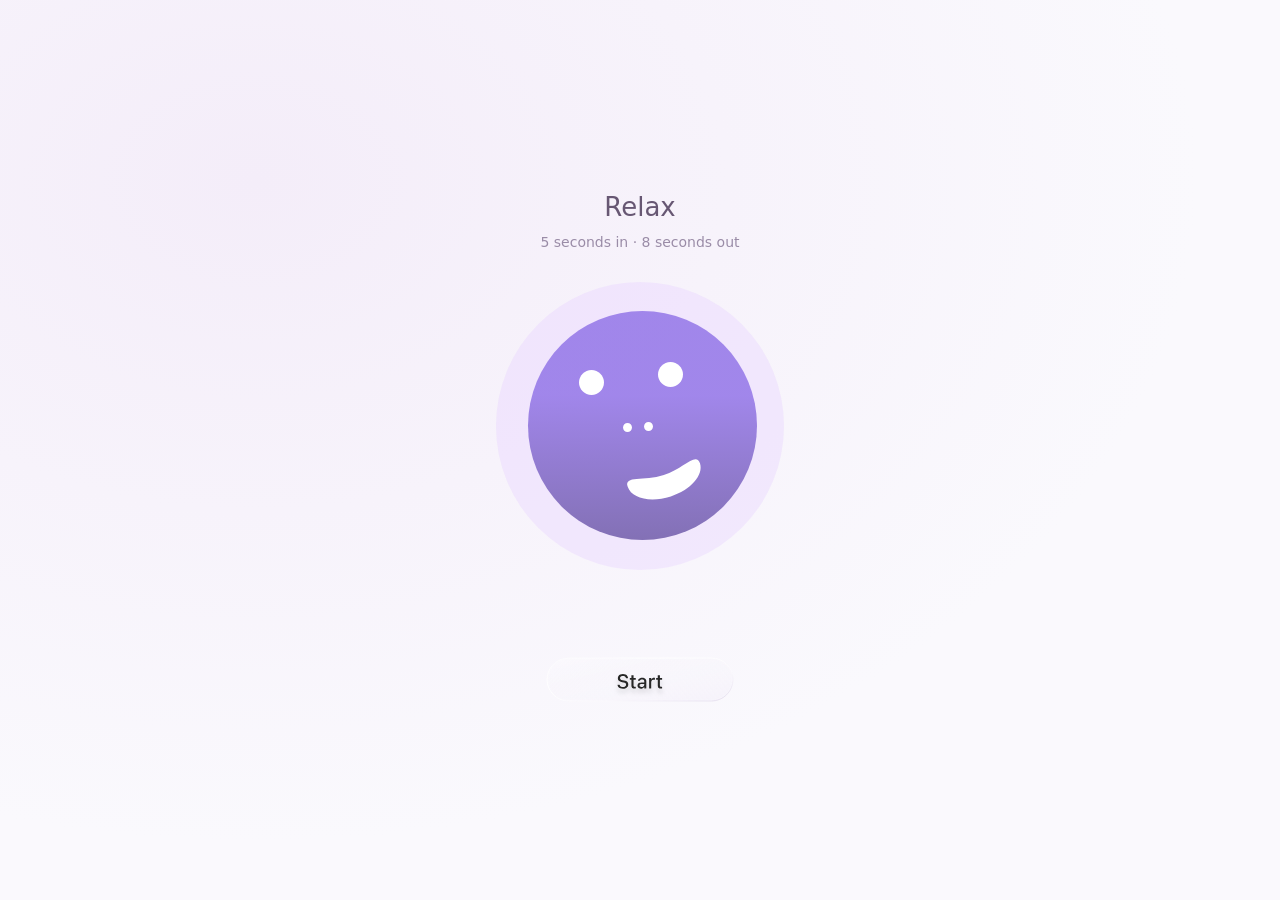
==== commit 915a5632: "Add glass duration sheet with inertial minute ruler and unify SF Pro typography" ====
--- a/breathing.html
+++ b/breathing.html
@@ -1,4 +1,14 @@
-<!DOCTYPE html><html lang="en"><head><meta charset="utf-8"><meta name="viewport" content="width=device-width,initial-scale=1"><title>INWARD · Relax</title><style>body{margin:0;min-height:100svh;display:grid;place-items:center;background:radial-gradient(ellipse at 20% 20%,#f4edf9,transparent 65%),#faf9fd;color:#675773;font-family:-apple-system,BlinkMacSystemFont,"Segoe UI",sans-serif}.preview{padding:32px 24px;text-align:center}.preview h1{font-size:26px;font-weight:500;margin:0 0 12px}.preview p{font-size:14px;color:#9a8ca7;margin:0 0 32px}.preview svg{margin:auto;width:288px;max-width:100%}</style></head><body><main class="preview"><h1>Relax</h1><p>5 seconds in · 8 seconds out</p><svg id="iw-breathing" data-breathing-scene="true" width="288" height="426" viewBox="0 0 288 426" fill="none" xmlns="http://www.w3.org/2000/svg" role="group" aria-labelledby="breath-title breath-description">
+<!DOCTYPE html><html lang="en"><head><meta charset="utf-8"><meta name="viewport" content="width=device-width,initial-scale=1"><title>INWARD · Relax</title><style>body{margin:0;min-height:100svh;display:grid;place-items:center;background:radial-gradient(ellipse at 20% 20%,#f4edf9,transparent 65%),#faf9fd;color:#675773;font-family:-apple-system,BlinkMacSystemFont,"Segoe UI",sans-serif}.preview{padding:32px 24px;text-align:center}.preview h1{font-size:26px;font-weight:500;margin:0 0 12px}.preview p{font-size:14px;color:#9a8ca7;margin:0 0 32px}.preview svg{margin:auto;width:288px;max-width:100%}</style><style id="iw-sf-pro-typography">
+/* Use the installed Apple SF family; retain a system fallback on other platforms. */
+@font-face{font-family:"INWARD SF Pro";src:local("SF Pro Text"),local("SFProText-Regular"),local("SF Pro"),local("SFPro-Regular");font-style:normal;font-weight:400;font-display:swap}
+@font-face{font-family:"INWARD SF Pro";src:local("SF Pro Text Medium"),local("SFProText-Medium"),local("SF Pro Medium");font-style:normal;font-weight:500;font-display:swap}
+@font-face{font-family:"INWARD SF Pro";src:local("SF Pro Text Semibold"),local("SFProText-Semibold"),local("SF Pro Semibold");font-style:normal;font-weight:600;font-display:swap}
+@font-face{font-family:"INWARD SF Pro";src:local("SF Pro Text Bold"),local("SFProText-Bold"),local("SF Pro Bold");font-style:normal;font-weight:700;font-display:swap}
+:root{--iw-font:"INWARD SF Pro","SF Pro Text","SF Pro Display",-apple-system,BlinkMacSystemFont,system-ui,sans-serif}
+html,body,button,input,textarea,select,dialog,#inward-preview,#inward-preview *,#iw-breathing,#iw-breathing text{font-family:var(--iw-font)!important}
+#inward-preview .iw-media-card-caption{font-family:var(--iw-font)!important;font-weight:400;letter-spacing:-.15px}
+</style>
+</head><body><main class="preview"><h1>Relax</h1><p>5 seconds in · 8 seconds out</p><svg id="iw-breathing" data-breathing-scene="true" width="288" height="426" viewBox="0 0 288 426" fill="none" xmlns="http://www.w3.org/2000/svg" role="group" aria-labelledby="breath-title breath-description">
 <title id="breath-title">INWARD breathing</title>
 <desc id="breath-description">Start to breathe in for five seconds, then breathe out for eight seconds. The animation repeats until End is pressed.</desc>
 <style>
